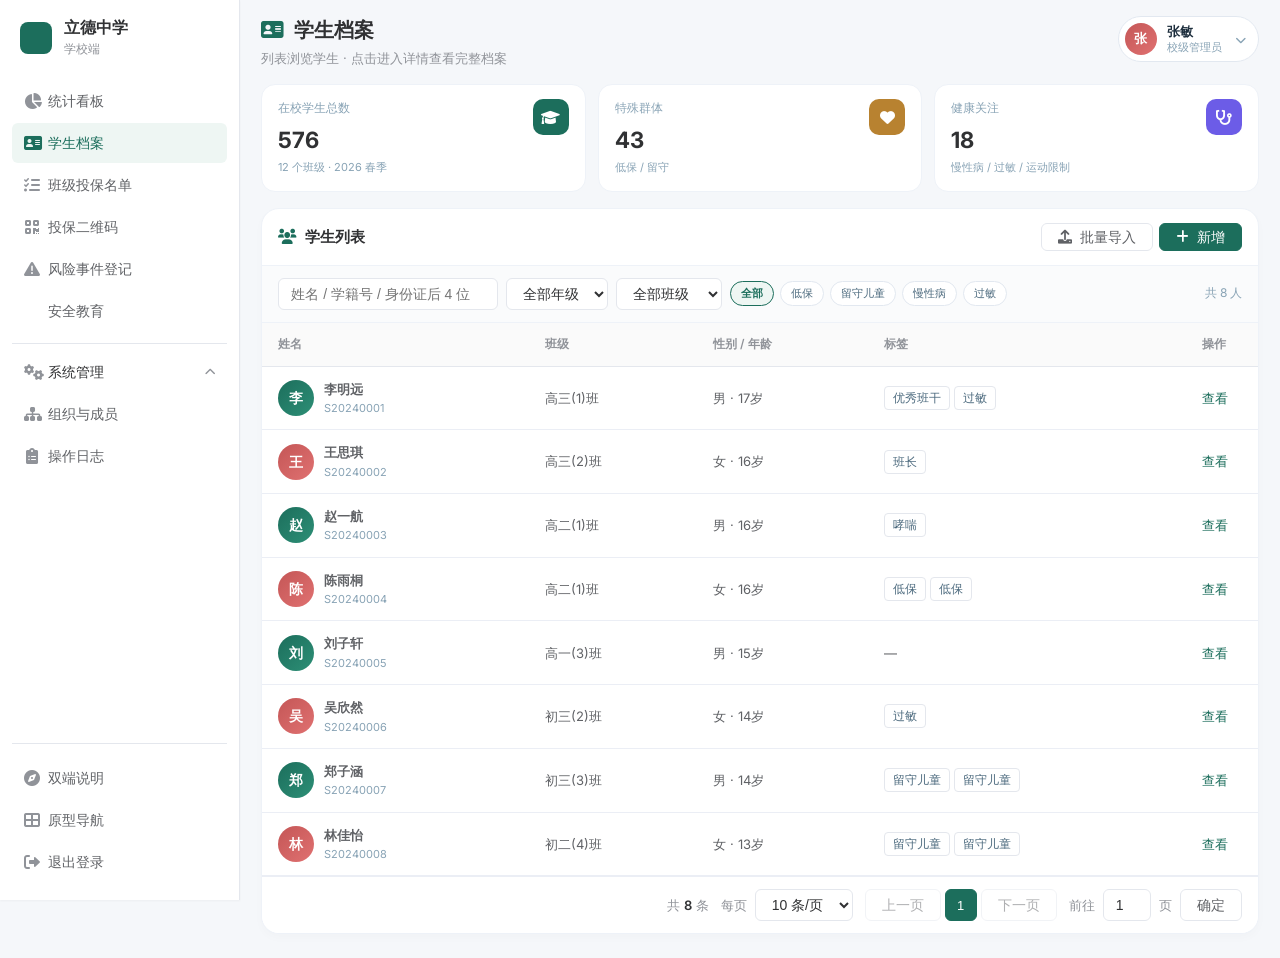
==== 学平险-学校端--学生档案.html @ 4be2739a "initial upload" ====
<!DOCTYPE html>
<html lang="zh-CN">
<head>
  <meta charset="UTF-8">
  <meta name="viewport" content="width=device-width, initial-scale=1.0">
  <title>学平险·学校端 | 学生档案</title>
  <link href="https://fonts.googleapis.com/css2?family=Inter:wght@400;500;600;700&display=swap" rel="stylesheet">
  <link rel="stylesheet" href="https://cdnjs.cloudflare.com/ajax/libs/font-awesome/6.0.0-beta3/css/all.min.css">
  <style>
    *{margin:0;padding:0;box-sizing:border-box}
    body{font-family:'Inter','PingFang SC',sans-serif;background:#f3f6fc;color:#1E2F3E;font-size:14px}
    .app-wrapper{display:flex;min-height:100vh}
    .main-content{flex:1;padding:1.5rem 2rem 2rem;overflow-x:auto}
    .top-bar{display:flex;justify-content:space-between;align-items:flex-start;gap:16px;margin-bottom:1rem;flex-wrap:wrap}
    .welcome h2{font-size:1.5rem;font-weight:600;display:flex;align-items:center;gap:10px}
    .welcome p{color:#5e7f92;font-size:.85rem;margin-top:4px}
    .actions{display:flex;gap:8px;flex-wrap:wrap}
    .btn{padding:8px 16px;border-radius:10px;font-size:13px;cursor:pointer;border:none;font-weight:500;display:inline-flex;align-items:center;gap:6px;text-decoration:none;color:inherit}
    .btn-primary{background:#1C6E5C;color:#fff}
    .btn-primary:hover{background:#155a4a}
    .btn-outline{background:#fff;border:1px solid #cbdde6;color:#4c6a7e}
    .btn-outline:hover{border-color:#1C6E5C;color:#1C6E5C}
    .btn-sm{padding:6px 10px;font-size:12px}

    /* 顶部 KPI */
    .kpi-row{display:grid;grid-template-columns:repeat(auto-fit,minmax(170px,1fr));gap:12px;margin-bottom:1rem}
    .kpi{background:#fff;border:1px solid #eef2f8;border-radius:14px;padding:14px 16px;display:flex;justify-content:space-between;align-items:flex-start;gap:10px}
    .kpi .info .label{font-size:12px;color:#88a3b5}
    .kpi .info .val{font-size:1.4rem;font-weight:700;margin-top:4px}
    .kpi .info .delta{font-size:11px;color:#88a3b5;margin-top:2px}
    .kpi .ic{width:36px;height:36px;border-radius:10px;display:flex;align-items:center;justify-content:center;color:#fff;font-size:15px;flex-shrink:0}
    .kpi.t1 .ic{background:#1C6E5C}
    .kpi.t3 .ic{background:#b88230}
    .kpi.t4 .ic{background:#6c5ce7}

    /* 列表 / 详情 视图切换 */
    .view{display:none}
    .view.active{display:block}
    .panel{background:#fff;border:1px solid #eef2f8;border-radius:18px;overflow:hidden;box-shadow:0 4px 10px rgba(0,0,0,.02)}
    .panel-head{padding:14px 16px;border-bottom:1px solid #eef2f8;display:flex;justify-content:space-between;align-items:center;font-weight:600;font-size:14px;gap:8px;flex-wrap:wrap}
    .panel-head h3{font-size:15px;font-weight:600;display:flex;align-items:center;gap:8px}
    .panel-head h3 i{color:#1C6E5C}

    .list-filter{padding:12px 16px;background:#fafbfc;border-bottom:1px solid #eef2f8;display:flex;flex-wrap:wrap;gap:8px;align-items:center}
    .list-filter input,.list-filter select{padding:7px 12px;border:1px solid #e2e8f0;border-radius:8px;font-size:13px;background:#fff}
    .list-filter input[type=search]{width:220px}
    .tag-row{display:flex;gap:6px;flex-wrap:wrap}
    .tag-chip{font-size:11px;padding:3px 10px;border-radius:999px;border:1px solid #e2e8f0;background:#fff;color:#4c6a7e;cursor:pointer}
    .tag-chip.active{border-color:#1C6E5C;background:#eef6f3;color:#1C6E5C;font-weight:600}
    .list-summary{margin-left:auto;font-size:12px;color:#88a3b5}

    table.stu-table{width:100%;border-collapse:collapse;font-size:13px}
    table.stu-table th,table.stu-table td{padding:11px 14px;text-align:left;border-bottom:1px solid #f0f4f9}
    table.stu-table th{color:#6792a8;font-size:12px;font-weight:600;background:#fafbfc}
    table.stu-table tbody tr{cursor:pointer;transition:background .12s}
    table.stu-table tbody tr:hover{background:#fafcfd}
    .stu-name-cell{display:flex;align-items:center;gap:10px}
    .avatar{width:36px;height:36px;border-radius:50%;background:linear-gradient(135deg,#1C6E5C,#2d8f76);color:#fff;display:flex;align-items:center;justify-content:center;font-weight:600;font-size:14px;flex-shrink:0}
    .avatar.f{background:linear-gradient(135deg,#c45656,#e07171)}
    .stu-name-cell b{font-weight:600}
    .stu-name-cell small{display:block;font-weight:400;color:#88a3b5;font-size:11px;margin-top:1px}
    .link-btn{color:#1C6E5C;font-weight:500;cursor:pointer;background:none;border:none;font-size:13px;padding:0}
    .link-btn:hover{text-decoration:underline}

    .detail-back{padding:12px 0 14px;display:flex;align-items:center;gap:12px;flex-wrap:wrap}
    .detail-back .back-btn{display:inline-flex;align-items:center;gap:6px;padding:8px 14px;border-radius:10px;border:1px solid #cbdde6;background:#fff;color:#4c6a7e;font-size:13px;cursor:pointer;font-weight:500}
    .detail-back .back-btn:hover{border-color:#1C6E5C;color:#1C6E5C}
    .detail-back .crumb{font-size:13px;color:#88a3b5}
    .detail-back .crumb b{color:#1E2F3E}

    /* 右侧：详情 */
    .profile-head{padding:22px 24px;display:flex;align-items:flex-start;gap:18px;background:linear-gradient(135deg,#fff 0%,#fafbfc 100%);border-bottom:1px solid #eef2f8;flex-wrap:wrap}
    .profile-head .big-avatar{width:84px;height:84px;border-radius:18px;background:linear-gradient(135deg,#1C6E5C,#2d8f76);color:#fff;display:flex;align-items:center;justify-content:center;font-weight:600;font-size:28px;flex-shrink:0}
    .profile-head .big-avatar.f{background:linear-gradient(135deg,#c45656,#e07171)}
    .profile-head .ph-body{flex:1;min-width:240px}
    .profile-head h2{font-size:1.4rem;font-weight:700;display:flex;align-items:center;gap:10px;flex-wrap:wrap}
    .profile-head h2 .gender{font-size:12px;padding:2px 8px;border-radius:999px;font-weight:500}
    .gender.m{background:#eef2fa;color:#3d5a80;border:1px solid #c5d4f0}
    .gender.f{background:#fef0f0;color:#c45656;border:1px solid #fbc4c4}
    .profile-head .sub-meta{margin-top:6px;font-size:13px;color:#5e7f92;display:flex;flex-wrap:wrap;gap:16px}
    .profile-head .sub-meta i{margin-right:5px;color:#1C6E5C}
    .profile-head .tags-row{display:flex;flex-wrap:wrap;gap:6px;margin-top:10px}
    .tag{font-size:11px;padding:3px 10px;border-radius:999px;border:1px solid #e2e8f0;background:#fff;color:#4c6a7e}
    .tag.danger{background:#fef0f0;color:#c45656;border-color:#fbc4c4;font-weight:600}
    .tag.warn{background:#fff7e6;color:#b88230;border-color:#f5dab1;font-weight:600}
    .tag.info{background:#eef2fa;color:#3d5a80;border-color:#c5d4f0;font-weight:500}
    .tag.ok{background:#eef6f3;color:#1C6E5C;border-color:#b8d9ce;font-weight:500}
    .profile-head .ph-actions{display:flex;gap:8px;flex-shrink:0;flex-wrap:wrap}

    /* 详情 Tab */
    .tabs{display:flex;border-bottom:1px solid #eef2f8;padding:0 22px;background:#fff;overflow-x:auto}
    .tabs button{border:none;background:none;padding:13px 18px;font-size:13px;color:#88a3b5;cursor:pointer;border-bottom:2px solid transparent;margin-bottom:-1px;white-space:nowrap;font-weight:500}
    .tabs button.active{color:#1C6E5C;border-bottom-color:#1C6E5C;font-weight:600}
    .tab-body{padding:18px 24px 22px}
    .tab-pane{display:none}
    .tab-pane.active{display:block}

    /* 基础信息：键值对网格 */
    .kv-grid{display:grid;grid-template-columns:repeat(3,1fr);gap:14px 22px}
    @media(max-width:760px){.kv-grid{grid-template-columns:1fr 1fr}}
    .kv .label{font-size:11px;color:#88a3b5;letter-spacing:.04em}
    .kv .val{font-size:13px;color:#1E2F3E;margin-top:4px;word-break:break-all}
    .kv .val .copy{color:#88a3b5;cursor:pointer;margin-left:4px}
    .section-title{font-size:13px;font-weight:600;color:#1C6E5C;margin:18px 0 10px;display:flex;align-items:center;gap:6px}
    .section-title:first-child{margin-top:0}

    /* 监护人卡 */
    .guardian-grid{display:grid;grid-template-columns:1fr 1fr;gap:12px}
    @media(max-width:760px){.guardian-grid{grid-template-columns:1fr}}
    .guardian{border:1px solid #eef2f8;border-radius:14px;padding:14px 16px;background:#fafbfc}
    .guardian .gd-head{display:flex;justify-content:space-between;align-items:center;margin-bottom:8px}
    .guardian .gd-name{font-weight:600;font-size:14px;display:flex;align-items:center;gap:8px}
    .guardian .gd-rel{font-size:11px;background:#1C6E5C;color:#fff;padding:2px 8px;border-radius:999px;font-weight:500}
    .guardian .gd-row{font-size:12.5px;color:#4c6a7e;display:flex;justify-content:space-between;padding:4px 0;align-items:center;gap:8px}
    .guardian .gd-row i{margin-right:6px;color:#1C6E5C;width:14px;text-align:center}
    .guardian .gd-tag{font-size:11px;padding:2px 8px;border-radius:999px;border:1px dashed #b8d9ce;color:#1C6E5C;background:#fff}

    /* 手机号脱敏 / 明文切换 */
    .phone-cell{display:inline-flex;align-items:center;gap:6px;font-variant-numeric:tabular-nums}
    .phone-cell .pv{letter-spacing:.5px}
    .phone-toggle{background:none;border:none;color:#88a3b5;cursor:pointer;padding:2px 4px;border-radius:4px;font-size:12px;line-height:1}
    .phone-toggle:hover{color:#1C6E5C;background:#eef6f3}
    .phone-toggle.on{color:#1C6E5C}

    /* 健康档案 */
    .health-grid{display:grid;grid-template-columns:repeat(auto-fit,minmax(220px,1fr));gap:12px}
    .health-card{border:1px solid #eef2f8;border-radius:12px;padding:14px;background:#fff}
    .health-card .hc-head{display:flex;justify-content:space-between;align-items:center;font-size:13px;font-weight:600;margin-bottom:8px}
    .health-card .hc-head i{color:#1C6E5C}
    .health-card .hc-val{font-size:14px;color:#1E2F3E;line-height:1.7}
    .health-card.warn{border-color:#f5dab1;background:#fffdf5}
    .health-card.warn .hc-head i{color:#b88230}
    .health-card.danger{border-color:#fbc4c4;background:#fef9f9}
    .health-card.danger .hc-head i{color:#c45656}
    .restrict-list{display:flex;flex-direction:column;gap:6px;margin-top:6px}
    .restrict-list .rl{font-size:12px;color:#4c6a7e;display:flex;align-items:center;gap:6px}
    .restrict-list .rl i{color:#b88230}

    /* 投保历史 */
    table.records{width:100%;border-collapse:collapse;font-size:13px}
    table.records th,table.records td{padding:10px 12px;text-align:left;border-bottom:1px solid #f0f4f9}
    table.records th{color:#6792a8;font-size:12px;font-weight:600;background:#fafbfc}
    table.records tr:hover td{background:#fafcfd}
    .pill{display:inline-flex;align-items:center;gap:4px;padding:2px 10px;border-radius:999px;font-size:11.5px;font-weight:500;border:1px solid #e2e8f0}
    .pill.insured{background:#eef6f3;color:#1C6E5C;border-color:#b8d9ce}
    .pill.expired{background:#fafbfc;color:#6792a8}
    .pill.pending{background:#fdf6ec;color:#b88230;border-color:#f5dab1}
    .pill.claimed{background:#fef0f0;color:#c45656;border-color:#fbc4c4}
    .pill.lv-light{background:#eef6f3;color:#1C6E5C;border-color:#b8d9ce}
    .pill.lv-warn{background:#fff7e6;color:#b88230;border-color:#f5dab1}
    .pill.lv-high{background:#fef0f0;color:#c45656;border-color:#fbc4c4}

    /* 事件时间线（精简版） */
    .ev-timeline{padding-left:14px;position:relative}
    .ev-timeline::before{content:'';position:absolute;left:4px;top:6px;bottom:6px;width:2px;background:#eef2f8}
    .ev-item{position:relative;padding-bottom:14px;font-size:13px}
    .ev-item::before{content:'';position:absolute;left:-14px;top:4px;width:10px;height:10px;border-radius:50%;background:#1C6E5C;border:2px solid #fff;box-shadow:0 0 0 1px #1C6E5C}
    .ev-item.warn::before{background:#e6b422;box-shadow:0 0 0 1px #e6b422}
    .ev-item.high::before{background:#c45656;box-shadow:0 0 0 1px #c45656}
    .ev-item .ev-t{font-size:11px;color:#88a3b5}
    .ev-item .ev-title{font-weight:600;margin-top:2px}
    .ev-item .ev-desc{color:#5e7f92;margin-top:3px;line-height:1.6}
    .ev-item .ev-meta{font-size:11px;color:#88a3b5;margin-top:4px;display:flex;gap:12px;flex-wrap:wrap}

    /* 备注/批注 */
    .note-item{padding:12px 14px;border:1px solid #eef2f8;border-radius:10px;margin-bottom:10px;background:#fff}
    .note-item .nh{display:flex;justify-content:space-between;align-items:center;font-size:12px;color:#88a3b5;margin-bottom:6px}
    .note-item .nh b{color:#1E2F3E}
    .note-item .ntxt{font-size:13px;line-height:1.7;color:#4c6a7e}
    .add-note{display:flex;gap:8px;margin-top:14px}
    .add-note input{flex:1;padding:8px 12px;border:1px solid #e2e8f0;border-radius:8px;font-size:13px}

    /* 弹窗 */
    .modal-mask{display:none;position:fixed;inset:0;background:rgba(0,0,0,.45);z-index:100;align-items:center;justify-content:center;padding:20px}
    .modal-mask.open{display:flex}
    .modal{background:#fff;border-radius:16px;width:100%;max-width:760px;max-height:92vh;overflow-y:auto}
    .modal-hd{padding:16px 22px;border-bottom:1px solid #eef2f8;display:flex;justify-content:space-between;align-items:center;background:#fafbfc;border-radius:16px 16px 0 0}
    .modal-hd h3{font-size:16px;font-weight:600;display:flex;align-items:center;gap:8px}
    .modal-bd{padding:20px 22px}
    .modal-ft{padding:14px 22px;border-top:1px solid #eef2f8;display:flex;justify-content:flex-end;gap:8px;background:#fafbfc;border-radius:0 0 16px 16px}
    .close-x{background:none;border:none;font-size:20px;color:#88a3b5;cursor:pointer}
    .form-grid{display:grid;grid-template-columns:1fr 1fr 1fr;gap:14px 18px}
    .form-grid .full{grid-column:1 / -1}
    .form-grid .span2{grid-column:span 2}
    @media (max-width:680px){.form-grid{grid-template-columns:1fr}.form-grid .span2{grid-column:span 1}}
    .form-row{display:flex;flex-direction:column;gap:6px}
    .form-row label{font-size:12px;color:#88a3b5;font-weight:500}
    .form-row label .req{color:#c45656}
    .form-row label .src{margin-left:6px;font-size:11px;color:#88a3b5;font-weight:400;background:#f0f4f9;padding:1px 7px;border-radius:999px}
    .form-row input,.form-row select,.form-row textarea{padding:8px 12px;border:1px solid #e2e8f0;border-radius:8px;font-size:13px;font-family:inherit;background:#fff;color:#1E2F3E}
    .form-row input:disabled,.form-row input[readonly]{background:#fafbfc;color:#5e7f92}
    .form-row textarea{min-height:60px;resize:vertical;line-height:1.6}

    /* 弹窗内分组 */
    .form-section{margin-bottom:18px}
    .form-section:last-child{margin-bottom:4px}
    .form-section-hd{display:flex;align-items:center;justify-content:space-between;margin-bottom:10px}
    .form-section-hd .ttl{font-size:13px;font-weight:600;color:#1C6E5C;display:flex;align-items:center;gap:6px}
    .form-section-hd .ttl i{font-size:12px}
    .form-section-hd .sub{font-size:11px;color:#88a3b5}
    .form-section-bd{background:#fafbfc;border:1px solid #eef2f8;border-radius:12px;padding:14px 16px}

    /* 监护人列表 */
    .guardian-edit{background:#fff;border:1px solid #eef2f8;border-radius:10px;padding:12px;margin-bottom:10px;position:relative}
    .guardian-edit:last-child{margin-bottom:0}
    .guardian-edit .grid{display:grid;grid-template-columns:140px 1fr 1fr 1fr;gap:10px}
    @media (max-width:680px){.guardian-edit .grid{grid-template-columns:1fr 1fr}}
    .guardian-edit .gd-foot{margin-top:8px;display:flex;justify-content:space-between;align-items:center;font-size:12px}
    .guardian-edit .gd-foot label{display:inline-flex;align-items:center;gap:6px;color:#4c6a7e;cursor:pointer}
    .guardian-edit .gd-del{color:#c45656;background:none;border:none;cursor:pointer;font-size:12px;padding:4px 8px;border-radius:6px}
    .guardian-edit .gd-del:hover{background:#fef0f0}
    .guardian-add{margin-top:8px;text-align:center}
    .guardian-add button{background:#fff;border:1px dashed #cbdde6;color:#1C6E5C;padding:8px 16px;border-radius:8px;font-size:13px;cursor:pointer;width:100%}
    .guardian-add button:hover{background:#fafcfd;border-color:#1C6E5C}

    /* 编辑表单里的标签 chips */
    .chip-picker{display:flex;flex-wrap:wrap;gap:6px}
    .chip-picker .chip{font-size:12px;padding:5px 12px;border-radius:999px;border:1px solid #e2e8f0;background:#fff;color:#4c6a7e;cursor:pointer;user-select:none}
    .chip-picker .chip:hover{border-color:#1C6E5C}
    .chip-picker .chip.active{border-color:#1C6E5C;background:#eef6f3;color:#1C6E5C;font-weight:600}
    .chip-picker .chip.warn.active{border-color:#e6b422;background:#fff7e6;color:#b88230}
    .chip-picker .chip.danger.active{border-color:#fbc4c4;background:#fef0f0;color:#c45656}

    /* 限制条目可增删 */
    .restrict-edit{display:flex;flex-direction:column;gap:6px}
    .restrict-edit .row{display:flex;gap:6px;align-items:center}
    .restrict-edit input{flex:1}
    .restrict-edit .del{background:none;border:none;color:#c45656;cursor:pointer;font-size:13px;padding:6px 8px}
    .restrict-add{background:none;border:1px dashed #cbdde6;color:#1C6E5C;padding:6px 12px;border-radius:8px;font-size:12px;cursor:pointer;align-self:flex-start;margin-top:2px}

    /* 弹窗顶部辅助说明 */
    .modal-tip{font-size:12px;color:#5e7f92;background:#eef6f3;border:1px solid #b8d9ce;border-radius:10px;padding:8px 12px;margin-bottom:16px;display:flex;align-items:center;gap:8px;line-height:1.5}
    .modal-tip i{color:#1C6E5C}

    /* 批量导入弹窗 */
    #importModal .modal{max-width:840px}
    #importModal .modal-bd{overflow-x:hidden}
    #importModal .modal-ft{flex-wrap:nowrap;gap:10px}
    #importModal .modal-ft .btn{flex-shrink:0;white-space:nowrap}

    .step-bar{display:flex;align-items:center;justify-content:center;gap:8px;margin-bottom:18px;padding:12px 14px;background:#fafbfc;border:1px solid #eef2f8;border-radius:12px;flex-wrap:nowrap}
    .step-bar .step{display:flex;align-items:center;gap:6px;color:#88a3b5;font-size:13px;white-space:nowrap;flex-shrink:0}
    .step-bar .step b{width:22px;height:22px;border-radius:50%;background:#fff;border:1px solid #cbdde6;color:#88a3b5;display:flex;align-items:center;justify-content:center;font-size:12px;flex-shrink:0}
    .step-bar .step.active{color:#1C6E5C;font-weight:600}
    .step-bar .step.active b{background:#1C6E5C;border-color:#1C6E5C;color:#fff}
    .step-bar .sep{width:20px;height:1px;background:#cbdde6;flex-shrink:0}

    .tpl-card{display:flex;align-items:center;justify-content:space-between;gap:12px;padding:12px 16px;background:#eef6f3;border:1px solid #b8d9ce;border-radius:12px;margin-bottom:16px;flex-wrap:nowrap}
    .tpl-card .info{flex:1;min-width:0}
    .tpl-card .info b{font-size:14px;color:#1C6E5C;display:flex;align-items:center;gap:8px;white-space:nowrap;overflow:hidden;text-overflow:ellipsis}
    .tpl-card .info p{font-size:12px;color:#4c6a7e;margin-top:4px;line-height:1.6}
    .tpl-card .btn{flex-shrink:0;white-space:nowrap}

    .import-block{margin-bottom:16px}
    .import-block-hd{font-size:13px;font-weight:600;color:#1C6E5C;margin-bottom:10px;display:flex;align-items:center;gap:6px}
    #importModal .import-upload-wrap{display:flex;flex-direction:column;gap:10px}

    .spec-collapse{border:1px solid #eef2f8;border-radius:12px;margin-bottom:0;overflow:hidden;background:#fff}
    .spec-collapse-hd{width:100%;display:flex;align-items:center;gap:10px;padding:12px 14px;background:#fafbfc;border:none;cursor:pointer;text-align:left;font:inherit}
    .spec-collapse-hd:hover{background:#f3f7fa}
    .spec-collapse-title{font-size:13px;font-weight:600;color:#1C6E5C;display:flex;align-items:center;gap:6px;flex-shrink:0}
    .spec-collapse-meta{flex:1;min-width:0;font-size:12px;color:#6792a8;white-space:nowrap;overflow:hidden;text-overflow:ellipsis}
    .spec-collapse-meta .req-pill{margin:0 2px}
    .spec-chevron{color:#88a3b5;font-size:12px;transition:transform .2s;flex-shrink:0}
    .spec-collapse.open .spec-chevron{transform:rotate(180deg)}
    .spec-collapse-bd{display:none;padding:0 14px 14px;border-top:1px solid #eef2f8}
    .spec-collapse.open .spec-collapse-bd{display:block}
    .spec-table-scroll{overflow-x:auto;-webkit-overflow-scrolling:touch;border:1px solid #eef2f8;border-radius:8px;margin-top:10px}
    table.spec-table{width:100%;min-width:480px;border-collapse:collapse;font-size:12px}
    table.spec-table th,table.spec-table td{padding:8px 10px;text-align:left;border-bottom:1px solid #f0f4f9;vertical-align:top}
    table.spec-table th{color:#6792a8;background:#fafbfc;font-weight:600;white-space:nowrap}
    table.spec-table tbody tr:last-child td{border-bottom:none}
    table.spec-table td.field{font-weight:500;color:#1E2F3E;white-space:nowrap}
    .req-pill{display:inline-block;font-size:11px;padding:2px 8px;border-radius:999px;font-weight:600}
    .req-pill.req{background:#fef0f0;color:#c45656;border:1px solid #fbc4c4}
    .req-pill.opt{background:#f0f4f9;color:#6792a8;border:1px solid #e2e8f0}
    .spec-opt-box{margin-top:10px;padding:10px 12px;background:#fafbfc;border:1px solid #eef2f8;border-radius:8px}
    .spec-opt-box .opt-hd{font-size:12px;font-weight:600;color:#6792a8;margin-bottom:6px;display:flex;align-items:center;gap:6px;flex-wrap:nowrap}
    .spec-opt-line{font-size:12px;color:#4c6a7e;line-height:1.65;word-break:break-all}
    .spec-opt-hint{font-size:11px;color:#88a3b5;margin-top:8px;line-height:1.5}
    .spec-opt-hint code{font-family:inherit;color:#1C6E5C;background:#eef6f3;padding:1px 5px;border-radius:4px}

    #importModal .drop-zone{
      display:flex;flex-direction:column;align-items:center;justify-content:center;
      width:100%;box-sizing:border-box;margin:0;
      border:2px dashed #cbdde6;border-radius:12px;padding:28px 20px;
      text-align:center;background:#fafbfc;transition:border-color .15s,background .15s;
      cursor:pointer;user-select:none;
    }
    #importModal .drop-zone:hover,#importModal .drop-zone.dragover{border-color:#1C6E5C;background:#f0f7f3}
    #importModal .drop-zone .ic{display:flex;align-items:center;justify-content:center;width:48px;height:48px;margin:0 0 12px;border-radius:50%;background:#eef6f3;font-size:22px;color:#1C6E5C;line-height:1}
    #importModal .drop-zone .drop-title{display:block;margin:0;font-size:14px;font-weight:600;color:#1E2F3E;line-height:1.5}
    #importModal .drop-zone .sub{display:block;margin:6px 0 0;font-size:12px;color:#88a3b5;line-height:1.6}
    #importModal .drop-zone input{display:none!important}
    #importModal .file-info{display:flex;align-items:center;gap:10px;padding:10px 14px;background:#eef6f3;border:1px solid #b8d9ce;border-radius:10px;margin:0;font-size:13px;color:#1C6E5C;flex-wrap:nowrap}
    .file-info .fname{flex:1;min-width:0;font-weight:500;color:#1E2F3E;overflow:hidden;text-overflow:ellipsis;white-space:nowrap}
    .file-info .fsize{color:#88a3b5;font-size:12px;white-space:nowrap;flex-shrink:0}
    .file-info .fclear{background:none;border:none;color:#c45656;cursor:pointer;font-size:13px;padding:4px 8px;border-radius:6px;flex-shrink:0;white-space:nowrap}

  </style>
  <link rel="stylesheet" href="shared-ui.css">
  <link rel="stylesheet" href="学平险-学校端-sidebar.css">
  <link rel="stylesheet" href="学平险-学校端-b-end.css">
</head>
<body>
<div class="app-wrapper">
  <div class="sidebar" id="schoolSidebar"></div>
  <main class="main-content">

    <div class="top-bar">
      <div class="welcome">
        <h2><i class="fas fa-address-card" style="color:#1C6E5C"></i> 学生档案</h2>
        <p>列表浏览学生 · 点击进入详情查看完整档案</p>
      </div>
      <div class="actions">
        <div id="userMenuMount"></div>
      </div>
    </div>

    <!-- KPI（仅列表页） -->
    <div class="kpi-row" id="kpiRow">
      <div class="kpi t1"><div class="info"><div class="label">在校学生总数</div><div class="val" id="kTotal">—</div><div class="delta" id="kClassesMeta">—</div></div><div class="ic"><i class="fas fa-graduation-cap"></i></div></div>
      <div class="kpi t3"><div class="info"><div class="label">特殊群体</div><div class="val" id="kSpecial">—</div><div class="delta">低保 / 留守</div></div><div class="ic"><i class="fas fa-heart"></i></div></div>
      <div class="kpi t4"><div class="info"><div class="label">健康关注</div><div class="val" id="kHealth">—</div><div class="delta">慢性病 / 过敏 / 运动限制</div></div><div class="ic"><i class="fas fa-stethoscope"></i></div></div>
    </div>

    <!-- 列表页 -->
    <div class="view active" id="viewList">
      <div class="panel">
        <div class="panel-head">
          <h3><i class="fas fa-users"></i> 学生列表</h3>
          <div style="display:flex;gap:6px;flex-wrap:wrap">
            <button class="btn btn-outline btn-sm" id="btnImport"><i class="fas fa-upload"></i> 批量导入</button>
            <button class="btn btn-primary btn-sm" id="btnAdd"><i class="fas fa-plus"></i> 新增</button>
          </div>
        </div>
        <div class="list-filter">
          <input type="search" id="kw" placeholder="姓名 / 学籍号 / 身份证后 4 位">
          <select id="gradeSel"><option value="">全部年级</option><option>高三年级</option><option>高二年级</option><option>高一年级</option><option>初三年级</option><option>初二年级</option><option>初一年级</option></select>
          <select id="classSel"><option value="">全部班级</option></select>
          <div class="tag-row" id="tagFilters">
            <span class="tag-chip active" data-tag="">全部</span>
            <span class="tag-chip" data-tag="低保">低保</span>
            <span class="tag-chip" data-tag="留守儿童">留守儿童</span>
            <span class="tag-chip" data-tag="慢性病">慢性病</span>
            <span class="tag-chip" data-tag="过敏">过敏</span>
          </div>
          <span class="list-summary" id="listSummary">共 8 人</span>
        </div>
        <div style="overflow-x:auto">
          <table class="stu-table">
            <thead>
              <tr>
                <th>姓名</th>
                <th>班级</th>
                <th>性别 / 年龄</th>
                <th>标签</th>
                <th style="width:72px">操作</th>
              </tr>
            </thead>
            <tbody id="studentList"></tbody>
          </table>
        </div>
        <div class="pager" id="stuListPager" data-b-end-pager data-page-size="10"></div>
      </div>
    </div>

    <!-- 详情页 -->
    <div class="view" id="viewDetail">
      <div class="detail-back">
        <button type="button" class="back-btn" id="btnBack"><i class="fas fa-arrow-left"></i> 返回列表</button>
        <span class="crumb">学生档案 / <b id="crumbName">—</b></span>
      </div>
      <div class="panel">
        <div id="profileWrap"></div>
      </div>
    </div>

  </main>
</div>

<!-- 新增 / 编辑学生弹窗 -->
<div class="modal-mask" id="editModal">
  <div class="modal" style="max-width:880px">
    <div class="modal-hd">
      <h3><i class="fas fa-user-pen"></i> <span id="editTitle">新增学生档案</span></h3>
      <button class="close-x" onclick="closeEdit()">×</button>
    </div>
    <div class="modal-bd" id="editBody"></div>
    <div class="modal-ft">
      <button class="btn btn-outline" onclick="closeEdit()">取消</button>
      <button class="btn btn-primary" onclick="saveEdit()"><i class="fas fa-check"></i> 保存</button>
    </div>
  </div>
</div>

<!-- 批量导入学生档案弹窗 -->
<div class="modal-mask" id="importModal">
  <div class="modal">
    <div class="modal-hd">
      <h3><i class="fas fa-file-import"></i> 批量导入学生档案</h3>
      <button class="close-x" onclick="closeImport()">×</button>
    </div>
    <div class="modal-bd">

      <div class="step-bar">
        <div class="step active"><b>1</b> 下载模板</div>
        <div class="sep"></div>
        <div class="step active"><b>2</b> 上传文件</div>
        <div class="sep"></div>
        <div class="step active"><b>3</b> 开始导入</div>
      </div>

      <div class="tpl-card">
        <div class="info">
          <b><i class="fas fa-file-csv"></i> 学生档案导入模板.csv</b>
        </div>
        <button class="btn btn-primary" onclick="downloadImportTemplate()"><i class="fas fa-download"></i> 下载模板</button>
      </div>

      <div class="import-block">
        <div class="import-block-hd"><i class="fas fa-cloud-upload-alt"></i> 上传填好的文件</div>
        <div class="import-upload-wrap">
          <div class="drop-zone" id="dropZone" role="button" tabindex="0" aria-label="选择或拖拽上传文件">
            <div class="ic"><i class="fas fa-file-arrow-up"></i></div>
            <span class="drop-title">点击选择文件或将文件拖拽到此处</span>
            <span class="sub">支持 .csv / .xlsx / .xls 格式，单次最多 1,000 行</span>
          </div>
          <input type="file" id="importFile" accept=".csv,.xlsx,.xls" hidden>
          <div class="file-info" id="fileInfo" style="display:none">
            <i class="fas fa-file-csv"></i>
            <span class="fname" id="fileName">—</span>
            <span class="fsize" id="fileSize">—</span>
            <button type="button" class="fclear" onclick="clearImportFile()"><i class="fas fa-times"></i> 移除</button>
          </div>
        </div>
      </div>

      <div class="spec-collapse" id="importSpecCollapse">
        <button type="button" class="spec-collapse-hd" id="importSpecToggle" aria-expanded="false">
          <span class="spec-collapse-title"><i class="fas fa-list-check"></i> 字段说明</span>
          <span class="spec-collapse-meta">共 26 列 · <span class="req-pill req">必填</span> 6 项 · <span class="req-pill opt">非必填</span> 20 项 · 点击展开查看</span>
          <i class="fas fa-chevron-down spec-chevron"></i>
        </button>
        <div class="spec-collapse-bd" id="importSpecPanel">
          <div class="spec-table-scroll">
            <table class="spec-table">
              <thead>
                <tr>
                  <th style="width:140px">列名</th>
                  <th style="width:72px">必填</th>
                  <th>说明 / 示例</th>
                </tr>
              </thead>
              <tbody>
                <tr><td class="field">姓名 *</td><td><span class="req-pill req">必填</span></td><td>学生姓名，如「李明远」</td></tr>
                <tr><td class="field">性别 *</td><td><span class="req-pill req">必填</span></td><td>仅可填「男」或「女」</td></tr>
                <tr><td class="field">出生日期 *</td><td><span class="req-pill req">必填</span></td><td>YYYY-MM-DD，如 2009-03-15</td></tr>
                <tr><td class="field">学籍号 *</td><td><span class="req-pill req">必填</span></td><td>全校唯一；重复则按更新处理</td></tr>
                <tr><td class="field">年级 *</td><td><span class="req-pill req">必填</span></td><td>初一 / 初二 / 初三 / 高一 / 高二 / 高三</td></tr>
                <tr><td class="field">班级 *</td><td><span class="req-pill req">必填</span></td><td>须在「组织与成员」已建班，如「高三(1)班」</td></tr>
              </tbody>
            </table>
          </div>
          <div class="spec-opt-box">
            <div class="opt-hd"><span class="req-pill opt">非必填</span> 20 项（可留空，一行对应模板列顺序）</div>
            <p class="spec-opt-line">身份证号；血型；入学日期；户籍类型；家庭住址；校内紧急联系人；监护人1关系；监护人1姓名；监护人1电话；监护人1工作单位；监护人1是否主要；监护人2关系；监护人2姓名；监护人2电话；监护人2工作单位；过敏史；慢性病；体育活动限制；特殊群体标签；健康关注标签</p>
            <p class="spec-opt-hint">同一单元格内多项内容统一用英文分号 <code>;</code> 分隔（如过敏史「花粉;芒果」、标签「低保;留守儿童」、活动限制「避免长跑;禁忌粉尘环境」）。监护人建议至少填 1 位，最多 2 位。</p>
          </div>
        </div>
      </div>

    </div>
    <div class="modal-ft">
      <button class="btn btn-outline" onclick="closeImport()">取消</button>
      <button class="btn btn-primary" id="btnImportSubmit" onclick="submitImport()"><i class="fas fa-cloud-arrow-up"></i> 开始导入</button>
    </div>
  </div>
</div>

<script src="学平险-学校端-school-stats.js"></script>
<script src="学平险-学校端-sidebar.js"></script>
<script src="b-end-pager.js"></script>
<script>initSchoolSidebar("studentProfile");</script>
<script>
  /* ============ 数据 ============ */
  var STUDENTS = [
    {
      id:'S20240001', name:'李明远', gender:'男', birth:'2009-03-15', age:17,
      grade:'高三年级', cls:'高三(1)班', idcard:'4101**********1234',
      addr:'郑州市金水区文化路 88 号', hk:'城镇', joinDate:'2021-09-01',
      tags:['优秀班干'], healthTags:['过敏'],
      allergy:'花粉、芒果',
      chronic:'',
      restrict:['剧烈运动后避免长时间户外'],
      bloodType:'O+',
      complete:100,
      guardians:[
        {rel:'父亲',name:'李建国',phone:'13812341122',work:'郑州中铝',main:true},
        {rel:'母亲',name:'王秀英',phone:'13923453345',work:'家庭主妇'}
      ],
      emergency:'班主任 王芳 13056787711',
      insurance:[
        {product:'学平险 A 款',amount:120,status:'expired',date:'2024-09-01',coverage:'2024-09-01 至 2025-01-31'},
        {product:'学平险 A 款',amount:120,status:'expired',date:'2025-02-20',coverage:'2025-02-01 至 2025-08-31'},
        {product:'学平险 B 款',amount:160,status:'expired',date:'2025-09-01',coverage:'2025-09-01 至 2026-01-31'},
        {product:'学平险 B 款',amount:160,status:'insured',date:'2026-02-10',coverage:'2026-02-01 至 2026-08-31'}
      ],
      events:[
        {time:'2025-10-12',lv:'light',title:'课间擦伤',desc:'课间追逐时膝盖擦伤，校医室处理，无理赔',claim:'—'},
        {time:'2026-05-19',lv:'high',title:'体育课摔伤',desc:'800m 测试摔倒，右脚踝韧带 1 级损伤',claim:'¥ 4,200 · 已申报'}
      ],
      notes:[
        {who:'王芳 · 班主任',time:'2026-05-20',text:'右脚踝伤恢复期约 2 周，体育课请避免剧烈运动'},
        {who:'校医 张老师',time:'2025-05-08',text:'对花粉过敏，春季校外活动需提前提醒家长'}
      ]
    },
    {
      id:'S20240002', name:'王思琪', gender:'女', birth:'2009-07-22', age:16,
      grade:'高三年级', cls:'高三(2)班', idcard:'4101**********2345',
      addr:'郑州市金水区花园路 56 号', hk:'城镇', joinDate:'2021-09-01',
      tags:['班长'], healthTags:[],
      allergy:'',chronic:'',restrict:[],bloodType:'A+',complete:100,
      guardians:[
        {rel:'母亲',name:'王芳',phone:'13987652345',work:'郑州大学',main:true}
      ],
      emergency:'班主任 陈志强 13056787712',
      insurance:[
        {product:'学平险 A 款',amount:120,status:'expired',date:'2025-02-15',coverage:'2025-02-01 至 2025-08-31'},
        {product:'学平险 A 款',amount:120,status:'expired',date:'2025-09-01',coverage:'2025-09-01 至 2026-01-31'},
        {product:'学平险 B 款',amount:160,status:'insured',date:'2026-02-25',coverage:'2026-02-01 至 2026-08-31'}
      ],
      events:[],
      notes:[]
    },
    {
      id:'S20240003', name:'赵一航', gender:'男', birth:'2010-01-10', age:16,
      grade:'高二年级', cls:'高二(1)班', idcard:'4101**********3456',
      addr:'郑州市二七区建设路 12 号', hk:'城镇', joinDate:'2022-09-01',
      tags:[], healthTags:['哮喘'],
      allergy:'',chronic:'哮喘（轻症，备有应急喷剂）',restrict:['冬季晨跑请评估','禁忌粉尘环境'],bloodType:'B+',complete:90,
      guardians:[
        {rel:'父亲',name:'赵东',phone:'15212347890',work:'富士康',main:true},
        {rel:'母亲',name:'李娟',phone:'15823456611',work:'医院护士'}
      ],
      emergency:'校医 张老师 13056780001',
      insurance:[
        {product:'学平险 A 款',amount:120,status:'expired',date:'2025-09-01',coverage:'2025-09-01 至 2026-01-31'},
        {product:'学平险 B 款',amount:160,status:'insured',date:'2026-03-15',coverage:'2026-02-01 至 2026-08-31'}
      ],
      events:[],
      notes:[
        {who:'王芳 · 班主任',time:'2026-03-10',text:'家长反馈最近哮喘有过 1 次小发作，已知悉，备喷剂'}
      ]
    },
    {
      id:'S20240004', name:'陈雨桐', gender:'女', birth:'2010-05-19', age:16,
      grade:'高二年级', cls:'高二(1)班', idcard:'4101**********4567',
      addr:'郑州市惠济区花园口村', hk:'农村', joinDate:'2022-09-01',
      tags:['低保'], healthTags:['低保'],
      allergy:'',chronic:'',restrict:[],bloodType:'O+',complete:88,
      guardians:[
        {rel:'母亲',name:'陈敏',phone:'18712344521',work:'保洁',main:true}
      ],
      emergency:'班主任 赵敏 13056787713',
      insurance:[
        {product:'学平险 A 款（民政补贴）',amount:0,status:'expired',date:'2025-02-18',coverage:'2025-02-01 至 2025-08-31'},
        {product:'学平险 A 款（民政补贴）',amount:0,status:'expired',date:'2025-09-01',coverage:'2025-09-01 至 2026-01-31'}
      ],
      events:[],
      notes:[
        {who:'张敏 · 校级管理员',time:'2025-09-01',text:'低保家庭，由民政统一补贴投保，无需家长支付'}
      ]
    },
    {
      id:'S20240005', name:'刘子轩', gender:'男', birth:'2010-11-03', age:15,
      grade:'高一年级', cls:'高一(3)班', idcard:'4101**********5678',
      addr:'郑州市管城区南关街 23 号', hk:'城镇', joinDate:'2023-09-01',
      tags:[], healthTags:[],
      allergy:'',chronic:'',restrict:[],bloodType:'AB+',complete:100,
      guardians:[
        {rel:'父亲',name:'刘伟',phone:'13623459988',main:true},
        {rel:'母亲',name:'陈艳',phone:'13834561199'}
      ],
      emergency:'',
      insurance:[
        {product:'学平险 A 款',amount:120,status:'expired',date:'2025-09-01',coverage:'2025-09-01 至 2026-01-31'},
        {product:'学平险 B 款',amount:160,status:'insured',date:'2026-02-15',coverage:'2026-02-01 至 2026-08-31'}
      ],
      events:[
        {time:'2026-05-08',lv:'light',title:'课间打闹擦伤',desc:'操场西侧课间游戏摔倒，膝盖轻微擦伤，校医碘伏处理',claim:'—'}
      ],
      notes:[]
    },
    {
      id:'S20240006', name:'吴欣然', gender:'女', birth:'2011-04-18', age:14,
      grade:'初三年级', cls:'初三(2)班', idcard:'4101**********6789',
      addr:'郑州市金水区如意西路 36 号', hk:'城镇', joinDate:'2024-09-01',
      tags:[], healthTags:['过敏'],
      allergy:'海鲜、芒果',chronic:'',restrict:['食堂请避免海鲜'],bloodType:'A-',complete:95,
      guardians:[
        {rel:'母亲',name:'吴海芳',phone:'15012346643',main:true}
      ],
      emergency:'',
      insurance:[
        {product:'学平险 A 款',amount:120,status:'expired',date:'2024-09-01',coverage:'2024-09-01 至 2025-01-31'},
        {product:'学平险 A 款',amount:120,status:'expired',date:'2025-02-20',coverage:'2025-02-01 至 2025-08-31'}
      ],
      events:[],
      notes:[]
    },
    {
      id:'S20240007', name:'郑子涵', gender:'男', birth:'2011-09-22', age:14,
      grade:'初三年级', cls:'初三(3)班', idcard:'4101**********7890',
      addr:'郑州市中原区中原西路 18 号', hk:'农村', joinDate:'2024-09-01',
      tags:['留守儿童'], healthTags:['留守儿童'],
      allergy:'',chronic:'',restrict:[],bloodType:'O+',complete:82,
      guardians:[
        {rel:'爷爷',name:'郑国华',phone:'15187652233',work:'已退休',main:true},
        {rel:'父亲（外出）',name:'郑勇',phone:'18934563210',work:'外地务工'}
      ],
      emergency:'班主任 马涛 13056787714',
      insurance:[
        {product:'学平险 A 款',amount:120,status:'expired',date:'2025-03-01',coverage:'2025-02-01 至 2025-08-31'}
      ],
      events:[
        {time:'2026-05-15',lv:'warn',title:'食堂烫伤',desc:'打饭时手部接触汤汁，左手背一级烫伤，已就医',claim:'待定'}
      ],
      notes:[
        {who:'马涛 · 班主任',time:'2026-05-16',text:'已及时电话联系爷爷与父亲，家长态度积极'}
      ]
    },
    {
      id:'S20240008', name:'林佳怡', gender:'女', birth:'2012-02-08', age:13,
      grade:'初二年级', cls:'初二(4)班', idcard:'4101**********8901',
      addr:'郑州市经开区第八大街 5 号', hk:'城镇', joinDate:'2024-09-01',
      tags:['留守儿童'], healthTags:['留守儿童','关爱对象'],
      allergy:'',chronic:'',restrict:[],bloodType:'A+',complete:90,
      guardians:[
        {rel:'外婆',name:'林国栋',phone:'17712346547',main:true}
      ],
      emergency:'班主任 王芳 13056787715',
      insurance:[
        {product:'学平险 A 款',amount:120,status:'expired',date:'2025-02-22',coverage:'2025-02-01 至 2025-08-31'},
        {product:'学平险 A 款',amount:120,status:'expired',date:'2025-09-01',coverage:'2025-09-01 至 2026-01-31'},
        {product:'学平险 B 款',amount:160,status:'insured',date:'2026-02-08',coverage:'2026-02-01 至 2026-08-31'}
      ],
      events:[],
      notes:[
        {who:'班主任',time:'2025-09-15',text:'父母均在外务工，外婆抚养，建议持续关注情绪与心理状态'}
      ]
    }
  ];
  var INS_STATUS_LABEL = {insured:'已投保',expired:'已失效'};
  /* #原型说明：学期划分（春季 2/1—8/31，秋季 9/1—次年 1/31），按投保日期自动归属 */
  function termFromInsuranceDate(dateStr){
    if(!dateStr) return '—';
    var y = parseInt(dateStr.slice(0,4), 10);
    var m = parseInt(dateStr.slice(5,7), 10);
    if(m >= 2 && m <= 8) return y + ' 春季';
    if(m >= 9 && m <= 12) return y + ' 秋季';
    return (y - 1) + ' 秋季';
  }
  function formatInsPayment(i){
    if(i.amount===0) return '¥ 0';
    return '¥ '+i.amount;
  }
  function renderInsRow(i){
    var term = i.term || termFromInsuranceDate(i.date);
    return '<tr><td>'+term+'</td><td>'+i.product+'</td><td>'+formatInsPayment(i)+'</td><td>'+i.date+'</td><td>'+i.coverage+'</td><td><span class="pill '+i.status+'">'+INS_STATUS_LABEL[i.status]+'</span></td></tr>';
  }
  var LV_LABEL = {light:'轻微',warn:'一般',high:'较严重'};

  /* #原型说明：手机号默认脱敏（前 3 后 4），点击可切换明文；切换在前端原型里走 toggle，正式接口需走鉴权+审计 */
  function maskPhone(p){
    if(!p) return '';
    var s = String(p).replace(/\D/g,'');
    if(s.length < 7) return p;
    return s.slice(0,3)+'****'+s.slice(-4);
  }
  function renderPhone(p){
    if(!p) return '<span style="color:#88a3b5">—</span>';
    var raw = String(p);
    return '<span class="phone-cell" data-phone="'+raw+'">'+
             '<span class="pv">'+maskPhone(raw)+'</span>'+
             '<button type="button" class="phone-toggle" title="点击查看明文" onclick="togglePhone(this)" aria-label="切换手机号显示">'+
               '<i class="far fa-eye"></i>'+
             '</button>'+
           '</span>';
  }
  function renderInlinePhones(text){
    if(!text) return text;
    return String(text).replace(/(\d{11})/g, function(m){ return renderPhone(m); });
  }
  function togglePhone(btn){
    var cell = btn.closest('.phone-cell');
    if(!cell) return;
    var pv = cell.querySelector('.pv');
    var icon = btn.querySelector('i');
    var raw = cell.getAttribute('data-phone');
    var showing = cell.getAttribute('data-show') === '1';
    if(showing){
      pv.textContent = maskPhone(raw);
      icon.className = 'far fa-eye';
      btn.classList.remove('on');
      btn.title = '点击查看明文';
      cell.setAttribute('data-show','0');
    } else {
      pv.textContent = raw;
      icon.className = 'far fa-eye-slash';
      btn.classList.add('on');
      btn.title = '点击隐藏';
      cell.setAttribute('data-show','1');
    }
  }
  window.togglePhone = togglePhone;

  /* #原型说明：列表数据按 SchoolAccount.role 过滤，不在页面单独展示角色状态条 */
  function roleTotals(role){
    return SchoolStats.roleScopeTotals(role);
  }
  var ROLE_MAP = {
    admin:{filter:s=>true},
    grade:{filter:s=>s.grade==='高一年级'},
    class:{filter:s=>s.cls==='高一(3)班'}
  };
  function getRole(){ return (window.SchoolAccount && SchoolAccount.role) || 'admin'; }
  var visibleStudents = STUDENTS.slice();
  var currentTag = '';
  var currentGrade = '';
  var currentClass = '';
  var currentKw = '';
  var currentSel = STUDENTS[0];
  var currentView = 'list';

  /* ============ 视图切换 ============ */
  function showList(){
    currentView = 'list';
    document.getElementById('viewList').classList.add('active');
    document.getElementById('viewDetail').classList.remove('active');
    document.getElementById('kpiRow').style.display = '';
    if(location.search) history.replaceState(null,'',location.pathname);
  }
  function showDetail(id){
    var s = STUDENTS.find(x=>x.id===id);
    if(!s) return;
    currentSel = s;
    currentView = 'detail';
    document.getElementById('viewList').classList.remove('active');
    document.getElementById('viewDetail').classList.add('active');
    document.getElementById('kpiRow').style.display = 'none';
    document.getElementById('crumbName').textContent = s.name;
    renderProfile();
    history.replaceState(null,'',location.pathname+'?id='+encodeURIComponent(id));
  }

  /* ============ 渲染 ============ */
  function applyScopeAndFilters(){
    var role = ROLE_MAP[getRole()];
    var list = STUDENTS.filter(role.filter);
    if(currentGrade) list = list.filter(s=>s.grade===currentGrade);
    if(currentClass) list = list.filter(s=>s.cls===currentClass);
    if(currentTag) list = list.filter(s=>s.tags.includes(currentTag) || s.healthTags.includes(currentTag));
    if(currentKw){
      var k = currentKw.toLowerCase();
      list = list.filter(s=>s.name.includes(currentKw) || s.id.toLowerCase().includes(k) || s.idcard.slice(-4).includes(currentKw));
    }
    visibleStudents = list;
    if(currentView==='detail' && !list.find(s=>s.id===currentSel.id)) showList();
  }

  function renderScope(){
    var r = getRole();
    var role = ROLE_MAP[r];
    var totals = roleTotals(r);
    document.getElementById('kTotal').textContent = totals.students.toLocaleString();
    document.getElementById('kClassesMeta').textContent = totals.classes + ' 个班级 · ' + SchoolStats.getStatTerm().label;
    if(r === 'admin'){
      document.getElementById('kSpecial').textContent = SchoolStats.DEMO_META.specialGroups;
      document.getElementById('kHealth').textContent = SchoolStats.DEMO_META.healthWatch;
    } else {
      document.getElementById('kSpecial').textContent = '—';
      document.getElementById('kHealth').textContent = '—';
    }

    /* 班级选项跟随年级 / 角色 */
    var classSel = document.getElementById('classSel');
    var allClasses = Array.from(new Set(STUDENTS.filter(role.filter).filter(s=>!currentGrade||s.grade===currentGrade).map(s=>s.cls)));
    classSel.innerHTML = '<option value="">全部班级</option>' + allClasses.map(c=>'<option>'+c+'</option>').join('');
    if(r==='class'){
      classSel.value='高一(3)班'; classSel.disabled=true;
      document.getElementById('gradeSel').value='高一年级'; document.getElementById('gradeSel').disabled=true;
    }else if(r==='grade'){
      document.getElementById('gradeSel').value='高一年级'; document.getElementById('gradeSel').disabled=true;
      classSel.disabled=false;
    }else{
      document.getElementById('gradeSel').disabled=false; classSel.disabled=false;
    }
  }

  function renderList(){
    document.getElementById('listSummary').textContent = '共 '+visibleStudents.length+' 人';
    var html = visibleStudents.map(s=>{
      var av = s.gender==='男'?'':'f';
      var tags = (s.tags.concat(s.healthTags)).slice(0,2);
      var tagHtml = tags.length ? tags.map(t=>'<span class="tag" style="font-size:10px;padding:1px 6px">'+t+'</span>').join(' ') : '—';
      return '<tr data-id="'+s.id+'">'+
        '<td><div class="stu-name-cell"><div class="avatar '+av+'">'+s.name.charAt(0)+'</div><div><b>'+s.name+'</b><small>'+s.id+'</small></div></div></td>'+
        '<td>'+s.cls+'</td>'+
        '<td>'+s.gender+' · '+s.age+'岁</td>'+
        '<td>'+tagHtml+'</td>'+
        '<td><button type="button" class="link-btn" data-id="'+s.id+'">查看</button></td>'+
      '</tr>';
    }).join('');
    document.getElementById('studentList').innerHTML = html || '<tr><td colspan="5" style="text-align:center;padding:40px;color:#88a3b5">没有符合条件的学生</td></tr>';

    document.querySelectorAll('#studentList tr[data-id]').forEach(tr=>{
      tr.addEventListener('click',e=>{
        if(e.target.closest('.link-btn')) return;
        showDetail(tr.getAttribute('data-id'));
      });
    });
    document.querySelectorAll('#studentList .link-btn').forEach(btn=>{
      btn.addEventListener('click',e=>{ e.stopPropagation(); showDetail(btn.getAttribute('data-id')); });
    });
    if(window.BEndPager) BEndPager.remount('#stuListPager');
  }

  function renderProfile(){
    var s = currentSel;
    var av = s.gender==='男'?'':'f';
    var allTags = s.tags.concat(s.healthTags);
    var tagsHtml = allTags.map(t=>{
      var cls = ['低保','建档立卡'].includes(t)?'danger':(['留守儿童','慢性病','哮喘','过敏','心脏'].includes(t)?'warn':(['关爱对象'].includes(t)?'info':'ok'));
      return '<span class="tag '+cls+'">'+t+'</span>';
    }).join('');

    var eventsHtml = s.events.length? '<div class="ev-timeline">' + s.events.map(e=>
      '<div class="ev-item '+e.lv+'"><div class="ev-t">'+e.time+'</div>'+
      '<div class="ev-title">'+e.title+' <span class="pill lv-'+e.lv+'" style="margin-left:6px">'+LV_LABEL[e.lv]+'</span></div>'+
      '<div class="ev-desc">'+e.desc+'</div>'+
      '<div class="ev-meta"><span><i class="fas fa-coins"></i> 理赔：'+e.claim+'</span><a href="学平险-学校端--风险事件登记.html" style="color:#1C6E5C">前往事件登记 →</a></div></div>'
    ).join('') + '</div>' : '<div style="padding:24px;text-align:center;color:#88a3b5;background:#fafbfc;border-radius:10px">暂无风险事件 / 理赔记录</div>';

    var notesHtml = s.notes.length? s.notes.map(n=>
      '<div class="note-item"><div class="nh"><b>'+n.who+'</b><span>'+n.time+'</span></div><div class="ntxt">'+n.text+'</div></div>'
    ).join('') : '<div style="padding:14px;color:#88a3b5;font-size:13px;border:1px dashed #cbdde6;border-radius:10px;text-align:center;background:#fafbfc">暂无备注</div>';

    var guardiansHtml = s.guardians.map(g=>
      '<div class="guardian"><div class="gd-head"><div class="gd-name">'+g.name+(g.main?' <span class="gd-tag">主要联系人</span>':'')+'</div><span class="gd-rel">'+g.rel+'</span></div>'+
      '<div class="gd-row"><span><i class="fas fa-phone"></i>联系电话</span>'+renderPhone(g.phone)+'</div>'+
      (g.work?'<div class="gd-row"><span><i class="fas fa-briefcase"></i>工作单位</span><span>'+g.work+'</span></div>':'')+
      '</div>'
    ).join('');

    document.getElementById('profileWrap').innerHTML =
      '<div class="profile-head">'+
        '<div class="big-avatar '+av+'">'+s.name.charAt(0)+'</div>'+
        '<div class="ph-body">'+
          '<h2>'+s.name+' <span class="gender '+(s.gender==='男'?'m':'f')+'">'+s.gender+' · '+s.age+'岁</span></h2>'+
          '<div class="sub-meta">'+
            '<span><i class="fas fa-id-card"></i>'+s.id+'</span>'+
            '<span><i class="fas fa-school"></i>'+s.cls+'</span>'+
            '<span><i class="fas fa-calendar"></i>'+s.birth+'</span>'+
            '<span><i class="fas fa-droplet"></i>'+s.bloodType+'</span>'+
          '</div>'+
          (tagsHtml?'<div class="tags-row">'+tagsHtml+'</div>':'')+
        '</div>'+
        '<div class="ph-actions">'+
          '<a class="btn btn-outline btn-sm" href="学平险-学校端--风险事件登记.html"><i class="fas fa-triangle-exclamation"></i> 登记事件</a>'+
          '<button class="btn btn-outline btn-sm" onclick="openEdit(currentSel)"><i class="fas fa-pen"></i> 编辑</button>'+
          '<button class="btn btn-outline btn-sm"><i class="fas fa-download"></i> 导出</button>'+
        '</div>'+
      '</div>'+

      '<div class="tabs" id="profileTabs">'+
        '<button class="active" data-tab="basic">基础信息</button>'+
        '<button data-tab="guardian">监护人</button>'+
        '<button data-tab="health">健康档案</button>'+
        '<button data-tab="event">风险 ('+s.events.length+')</button>'+
        '<button data-tab="note">备注与批注 ('+s.notes.length+')</button>'+
      '</div>'+

      '<div class="tab-body">'+
        /* 基础信息 */
        '<div class="tab-pane active" data-tab="basic">'+
          '<div class="kv-grid">'+
            '<div class="kv"><div class="label">姓名</div><div class="val">'+s.name+'</div></div>'+
            '<div class="kv"><div class="label">性别 / 年龄</div><div class="val">'+s.gender+' · '+s.age+'岁</div></div>'+
            '<div class="kv"><div class="label">出生日期</div><div class="val">'+s.birth+'</div></div>'+
            '<div class="kv"><div class="label">学籍号</div><div class="val">'+s.id+'</div></div>'+
            '<div class="kv"><div class="label">身份证号</div><div class="val">'+s.idcard+' <i class="fas fa-copy copy" title="复制"></i></div></div>'+
            '<div class="kv"><div class="label">血型</div><div class="val">'+s.bloodType+'</div></div>'+
            '<div class="kv"><div class="label">年级班级</div><div class="val">'+s.cls+'</div></div>'+
            '<div class="kv"><div class="label">入学日期</div><div class="val">'+s.joinDate+'</div></div>'+
            '<div class="kv"><div class="label">户籍类型</div><div class="val">'+s.hk+'</div></div>'+
            '<div class="kv" style="grid-column:span 3"><div class="label">家庭住址</div><div class="val">'+s.addr+'</div></div>'+
            '<div class="kv" style="grid-column:span 3"><div class="label">紧急联系人（校内）</div><div class="val">'+(s.emergency?renderInlinePhones(s.emergency):'—')+'</div></div>'+
          '</div>'+
        '</div>'+

        /* 监护人 */
        '<div class="tab-pane" data-tab="guardian">'+
          '<div class="section-title"><i class="fas fa-people-roof"></i> 监护人（'+s.guardians.length+'）</div>'+
          '<div class="guardian-grid">'+guardiansHtml+'</div>'+
          '<div class="section-title" style="margin-top:18px"><i class="fas fa-phone-volume"></i> 紧急联系（校内）</div>'+
          '<div style="font-size:13px;color:#4c6a7e;background:#fafbfc;border:1px solid #eef2f8;border-radius:10px;padding:12px 14px">'+(s.emergency?renderInlinePhones(s.emergency):'未设置紧急联系人')+'</div>'+
        '</div>'+

        /* 健康档案 */
        '<div class="tab-pane" data-tab="health">'+
          '<div class="health-grid">'+
            '<div class="health-card'+(s.allergy?' warn':'')+'"><div class="hc-head"><span><i class="fas fa-virus"></i> 过敏史</span></div><div class="hc-val">'+(s.allergy||'未填写')+'</div></div>'+
            '<div class="health-card'+(s.chronic?' danger':'')+'"><div class="hc-head"><span><i class="fas fa-heart-pulse"></i> 慢性病</span></div><div class="hc-val">'+(s.chronic||'无')+'</div></div>'+
            '<div class="health-card"><div class="hc-head"><span><i class="fas fa-droplet"></i> 血型</span></div><div class="hc-val">'+s.bloodType+'</div></div>'+
            '<div class="health-card'+(s.restrict.length?' warn':'')+'"><div class="hc-head"><span><i class="fas fa-person-running"></i> 体育 / 活动限制</span></div>'+
              '<div class="restrict-list">'+(s.restrict.length?s.restrict.map(r=>'<div class="rl"><i class="fas fa-circle-info"></i>'+r+'</div>').join(''):'<div class="hc-val">无</div>')+'</div></div>'+
          '</div>'+
          '<div class="section-title" style="margin-top:18px"><i class="fas fa-shield-heart"></i> 安全 / 关爱标签</div>'+
          '<div style="display:flex;gap:6px;flex-wrap:wrap">'+(allTags.length?tagsHtml:'<span style="color:#88a3b5;font-size:13px">无特殊标签</span>')+'</div>'+
        '</div>'+

        /* 风险事件 */
        '<div class="tab-pane" data-tab="event">'+
          eventsHtml+
          '<div style="margin-top:14px;text-align:right"><a href="学平险-学校端--风险事件登记.html" class="btn btn-outline btn-sm"><i class="fas fa-plus"></i> 登记新事件</a></div>'+
        '</div>'+

        /* 备注 */
        '<div class="tab-pane" data-tab="note">'+
          notesHtml+
          '<div class="add-note"><input placeholder="添加一条批注（仅校内可见）…"><button class="btn btn-primary btn-sm" onclick="alert(\'已添加\')"><i class="fas fa-paper-plane"></i> 添加</button></div>'+
        '</div>'+
      '</div>';

    /* Tab 切换 */
    document.querySelectorAll('#profileTabs button').forEach(b=>b.addEventListener('click',()=>{
      var t = b.getAttribute('data-tab');
      document.querySelectorAll('#profileTabs button').forEach(x=>x.classList.toggle('active',x===b));
      document.querySelectorAll('.tab-pane').forEach(p=>p.classList.toggle('active',p.getAttribute('data-tab')===t));
    }));
  }

  /* ============ 事件绑定 ============ */
  initSchoolUserMenu('#userMenuMount', function(){
    currentGrade=''; currentClass=''; currentTag=''; currentKw='';
    document.getElementById('kw').value='';
    document.getElementById('tagFilters').querySelectorAll('.tag-chip').forEach(c=>c.classList.toggle('active',c.getAttribute('data-tag')===''));
    renderScope(); applyScopeAndFilters(); renderList();
    if(currentView==='detail') renderProfile();
  });
  document.getElementById('kw').addEventListener('input',e=>{ currentKw=e.target.value.trim(); applyScopeAndFilters(); renderList(); if(currentView==='detail') renderProfile(); });
  document.getElementById('gradeSel').addEventListener('change',e=>{ currentGrade=e.target.value; currentClass=''; renderScope(); applyScopeAndFilters(); renderList(); });
  document.getElementById('classSel').addEventListener('change',e=>{ currentClass=e.target.value; applyScopeAndFilters(); renderList(); });
  document.querySelectorAll('#tagFilters .tag-chip').forEach(c=>c.addEventListener('click',()=>{
    document.querySelectorAll('#tagFilters .tag-chip').forEach(x=>x.classList.remove('active'));
    c.classList.add('active');
    currentTag = c.getAttribute('data-tag');
    applyScopeAndFilters(); renderList();
  }));

  document.getElementById('btnBack').addEventListener('click',showList);
  document.getElementById('btnAdd').addEventListener('click',function(){ openEdit(null); });

  /* ============ 新增 / 编辑表单（字段与详情严格对齐） ============ */
  var SPECIAL_TAGS = ['优秀班干','班长','低保','建档立卡','留守儿童','单亲','关爱对象'];
  var HEALTH_TAGS  = ['过敏','慢性病','哮喘','心脏','视力关注','运动限制'];
  var GRADES = ['初一年级','初二年级','初三年级','高一年级','高二年级','高三年级'];

  function htmlEscape(v){ return (v==null?'':String(v)).replace(/[&<>"]/g,function(c){return{'&':'&amp;','<':'&lt;','>':'&gt;','"':'&quot;'}[c];}); }

  function openEdit(s){
    var isEdit = !!s;
    document.getElementById('editTitle').textContent = isEdit ? ('编辑档案 · '+s.name) : '新增学生档案';
    renderEditForm(s);
    document.getElementById('editModal').classList.add('open');
  }
  function closeEdit(){ document.getElementById('editModal').classList.remove('open'); }

  function renderEditForm(s){
    s = s || {gender:'男',hk:'城镇',guardians:[],restrict:[],tags:[],healthTags:[]};
    var classOptions = Array.from(new Set(STUDENTS.map(x=>x.cls))).map(function(c){
      return '<option'+(s.cls===c?' selected':'')+'>'+c+'</option>';
    }).join('');

    var chipsSpecial = SPECIAL_TAGS.map(function(t){
      var ac = (s.tags||[]).includes(t)?' active':'';
      return '<span class="chip'+ac+'" data-group="tags" data-v="'+t+'">'+t+'</span>';
    }).join('');
    var chipsHealth = HEALTH_TAGS.map(function(t){
      var ac = (s.healthTags||[]).includes(t)?' active warn':'';
      return '<span class="chip warn'+ac+'" data-group="healthTags" data-v="'+t+'">'+t+'</span>';
    }).join('');

    document.getElementById('editBody').innerHTML =
      '<div class="modal-tip"><i class="fas fa-circle-info"></i> 风险事件与批注在详情页单独维护，本表单仅编辑学校可手工维护的字段。</div>'+

      /* —— 基础信息 —— */
      '<div class="form-section"><div class="form-section-hd"><div class="ttl"><i class="fas fa-id-card"></i> 基础信息</div><div class="sub">与详情「基础信息」一致</div></div>'+
      '<div class="form-section-bd"><div class="form-grid">'+
        '<div class="form-row"><label>姓名 <span class="req">*</span></label><input id="f_name" value="'+htmlEscape(s.name)+'"></div>'+
        '<div class="form-row"><label>性别 <span class="req">*</span></label><select id="f_gender"><option'+(s.gender==='男'?' selected':'')+'>男</option><option'+(s.gender==='女'?' selected':'')+'>女</option></select></div>'+
        '<div class="form-row"><label>出生日期 <span class="req">*</span></label><input id="f_birth" type="date" value="'+htmlEscape(s.birth)+'"></div>'+
        '<div class="form-row"><label>学籍号 <span class="req">*</span></label><input id="f_id" value="'+htmlEscape(s.id)+'" '+(s.id?'readonly':'')+' placeholder="S2024xxxx"></div>'+
        '<div class="form-row"><label>身份证号</label><input id="f_idcard" placeholder="18 位" value="'+htmlEscape(s.idcard)+'"></div>'+
        '<div class="form-row"><label>血型</label><select id="f_blood">'+['','A+','A-','B+','B-','O+','O-','AB+','AB-'].map(function(b){return '<option'+(s.bloodType===b?' selected':'')+'>'+b+'</option>';}).join('')+'</select></div>'+
        '<div class="form-row"><label>年级 <span class="req">*</span></label><select id="f_grade">'+GRADES.map(function(g){return '<option'+(s.grade===g?' selected':'')+'>'+g+'</option>';}).join('')+'</select></div>'+
        '<div class="form-row"><label>班级 <span class="req">*</span></label><select id="f_cls">'+classOptions+'</select></div>'+
        '<div class="form-row"><label>入学日期</label><input id="f_join" type="date" value="'+htmlEscape(s.joinDate)+'"></div>'+
        '<div class="form-row"><label>户籍类型</label><select id="f_hk"><option'+(s.hk==='城镇'?' selected':'')+'>城镇</option><option'+(s.hk==='农村'?' selected':'')+'>农村</option></select></div>'+
        '<div class="form-row span2"><label>家庭住址</label><input id="f_addr" placeholder="详细住址" value="'+htmlEscape(s.addr)+'"></div>'+
        '<div class="form-row full"><label>校内紧急联系人</label><input id="f_emer" placeholder="例：班主任 王芳 130****7711" value="'+htmlEscape(s.emergency)+'"></div>'+
      '</div></div></div>'+

      /* —— 监护人 —— */
      '<div class="form-section"><div class="form-section-hd"><div class="ttl"><i class="fas fa-people-roof"></i> 监护人</div><div class="sub">与详情「监护人」一致，可多位</div></div>'+
      '<div class="form-section-bd"><div id="guardianList"></div>'+
      '<div class="guardian-add"><button type="button" id="addGuardian"><i class="fas fa-plus"></i> 添加监护人</button></div>'+
      '</div></div>'+

      /* —— 健康档案 —— */
      '<div class="form-section"><div class="form-section-hd"><div class="ttl"><i class="fas fa-heart-pulse"></i> 健康档案</div><div class="sub">与详情「健康档案」一致</div></div>'+
      '<div class="form-section-bd"><div class="form-grid">'+
        '<div class="form-row span2"><label>过敏史</label><input id="f_allergy" placeholder="如：花粉、芒果" value="'+htmlEscape(s.allergy)+'"></div>'+
        '<div class="form-row"><label>慢性病</label><input id="f_chronic" placeholder="如：哮喘、心脏病；无则留空" value="'+htmlEscape(s.chronic)+'"></div>'+
        '<div class="form-row full"><label>体育 / 活动限制 <span class="src">每行一条</span></label><div id="restrictList" class="restrict-edit"></div></div>'+
      '</div></div></div>'+

      /* —— 关爱标签 —— */
      '<div class="form-section"><div class="form-section-hd"><div class="ttl"><i class="fas fa-tags"></i> 关爱 / 健康标签</div><div class="sub">影响学生档案列表的「标签」过滤</div></div>'+
      '<div class="form-section-bd">'+
        '<div class="form-row" style="margin-bottom:12px"><label>特殊群体（多选）</label><div class="chip-picker" id="chipsSpecial">'+chipsSpecial+'</div></div>'+
        '<div class="form-row"><label>健康关注（多选）</label><div class="chip-picker" id="chipsHealth">'+chipsHealth+'</div></div>'+
      '</div></div>';

    /* 渲染监护人列表 */
    var glist = (s.guardians && s.guardians.length) ? s.guardians.slice() : [{rel:'',name:'',phone:'',work:'',main:true}];
    renderGuardians(glist);
    document.getElementById('addGuardian').addEventListener('click',function(){
      var rows = collectGuardians();
      rows.push({rel:'',name:'',phone:'',work:'',main:false});
      renderGuardians(rows);
    });

    /* 渲染运动限制 */
    renderRestricts((s.restrict && s.restrict.length) ? s.restrict.slice() : []);

    /* 标签 chip 点击切换 */
    document.querySelectorAll('#chipsSpecial .chip, #chipsHealth .chip').forEach(function(c){
      c.addEventListener('click',function(){ c.classList.toggle('active'); });
    });
  }

  function renderGuardians(list){
    var wrap = document.getElementById('guardianList');
    wrap.innerHTML = list.map(function(g, i){
      return '<div class="guardian-edit" data-idx="'+i+'">'+
        '<div class="grid">'+
          '<select class="g-rel"><option value="">关系</option>'+['父亲','母亲','爷爷','奶奶','外公','外婆','其他'].map(function(r){return '<option'+(g.rel===r?' selected':'')+'>'+r+'</option>';}).join('')+'</select>'+
          '<input class="g-name" placeholder="姓名" value="'+htmlEscape(g.name)+'">'+
          '<input class="g-phone" placeholder="联系电话" value="'+htmlEscape(g.phone)+'">'+
          '<input class="g-work" placeholder="工作单位（可选）" value="'+htmlEscape(g.work)+'">'+
        '</div>'+
        '<div class="gd-foot">'+
          '<label><input type="radio" name="mainGuardian" value="'+i+'"'+(g.main?' checked':'')+'> 设为主要联系人</label>'+
          (list.length>1?'<button type="button" class="gd-del" data-del="'+i+'"><i class="fas fa-trash"></i> 删除</button>':'<span></span>')+
        '</div>'+
      '</div>';
    }).join('');
    wrap.querySelectorAll('[data-del]').forEach(function(b){
      b.addEventListener('click',function(){
        var rows = collectGuardians();
        rows.splice(parseInt(b.getAttribute('data-del'),10),1);
        renderGuardians(rows);
      });
    });
  }
  function collectGuardians(){
    return Array.prototype.map.call(document.querySelectorAll('#guardianList .guardian-edit'), function(row, i){
      return {
        rel:   row.querySelector('.g-rel').value,
        name:  row.querySelector('.g-name').value.trim(),
        phone: row.querySelector('.g-phone').value.trim(),
        work:  row.querySelector('.g-work').value.trim(),
        main:  row.querySelector('input[name="mainGuardian"]').checked
      };
    });
  }

  function renderRestricts(list){
    var wrap = document.getElementById('restrictList');
    if(!list.length) list = [''];
    wrap.innerHTML = list.map(function(r){
      return '<div class="row"><input value="'+htmlEscape(r)+'" placeholder="如：剧烈运动后避免长时间户外"><button type="button" class="del" title="移除"><i class="fas fa-times"></i></button></div>';
    }).join('') + '<button type="button" class="restrict-add"><i class="fas fa-plus"></i> 添加一条</button>';
    wrap.querySelectorAll('.del').forEach(function(b){
      b.addEventListener('click',function(){ b.parentElement.remove(); if(!wrap.querySelector('.row')) renderRestricts([]); });
    });
    wrap.querySelector('.restrict-add').addEventListener('click',function(){
      var arr = Array.prototype.map.call(wrap.querySelectorAll('.row input'), function(i){return i.value;});
      arr.push(''); renderRestricts(arr);
    });
  }

  function saveEdit(){
    var name = document.getElementById('f_name').value.trim();
    var sid  = document.getElementById('f_id').value.trim();
    if(!name || !sid){ alert('请填写姓名与学籍号'); return; }
    alert('已保存：'+name+' · '+sid);
    closeEdit();
  }

  /* ============ 批量导入（弹窗 + 模板下载 + 文件选择） ============ */
  /* #原型说明：表头需与后端导入解析约定保持一致；必填字段在表头末尾加 *，同一单元格多项统一用英文分号 ; 分隔 */
  var IMPORT_HEADERS = [
    '姓名*','性别*','出生日期*','学籍号*','年级*','班级*',
    '身份证号','血型','入学日期','户籍类型','家庭住址','校内紧急联系人',
    '监护人1关系','监护人1姓名','监护人1电话','监护人1工作单位','监护人1是否主要',
    '监护人2关系','监护人2姓名','监护人2电话','监护人2工作单位',
    '过敏史','慢性病','体育活动限制',
    '特殊群体标签','健康关注标签'
  ];
  var IMPORT_SAMPLES = [
    /* 示例 1：完整字段示例 */
    ['李明远','男','2009-03-15','S20240001','高三年级','高三(1)班',
     '410100200903150123','O+','2021-09-01','城镇','郑州市金水区文化路 88 号','班主任 王芳 130****7711',
     '父亲','李建国','138****1122','郑州中铝','是',
     '母亲','王秀英','139****3345','家庭主妇',
     '花粉;芒果','无','剧烈运动后避免长时间户外',
     '优秀班干','过敏'],
    /* 示例 2：仅必填字段，其它留空 */
    ['赵雨欣','女','2010-07-22','S20240002','高二年级','高二(3)班',
     '','','','','','',
     '','','','','',
     '','','','',
     '','','',
     '','']
  ];

  function escapeCsvCell(v){
    v = (v==null?'':String(v));
    if(/[",\n\r]/.test(v)) return '"'+v.replace(/"/g,'""')+'"';
    return v;
  }
  function downloadImportTemplate(){
    var rows = [IMPORT_HEADERS.map(escapeCsvCell).join(',')];
    IMPORT_SAMPLES.forEach(function(r){ rows.push(r.map(escapeCsvCell).join(',')); });
    /* 末尾留 3 行空模板供直接填写 */
    for(var i=0;i<3;i++){ rows.push(IMPORT_HEADERS.map(function(){return '';}).join(',')); }
    /* UTF-8 BOM 让 Excel / WPS 自动识别中文编码 */
    var csv = '\ufeff' + rows.join('\r\n');
    var blob = new Blob([csv], {type:'text/csv;charset=utf-8'});
    var url = URL.createObjectURL(blob);
    var a = document.createElement('a');
    a.href = url;
    a.download = '学生档案导入模板.csv';
    document.body.appendChild(a); a.click(); document.body.removeChild(a);
    setTimeout(function(){ URL.revokeObjectURL(url); }, 1000);
  }

  function toggleImportSpec(){
    var box = document.getElementById('importSpecCollapse');
    var btn = document.getElementById('importSpecToggle');
    if(!box || !btn) return;
    var open = box.classList.toggle('open');
    btn.setAttribute('aria-expanded', open ? 'true' : 'false');
    var meta = btn.querySelector('.spec-collapse-meta');
    if(meta) meta.textContent = open
      ? '共 26 列 · 必填 6 项 · 非必填 20 项 · 点击收起'
      : '共 26 列 · 必填 6 项 · 非必填 20 项 · 点击展开查看';
  }
  function openImport(){
    clearImportFile();
    var box = document.getElementById('importSpecCollapse');
    var btn = document.getElementById('importSpecToggle');
    if(box) box.classList.remove('open');
    if(btn){
      btn.setAttribute('aria-expanded', 'false');
      var meta = btn.querySelector('.spec-collapse-meta');
      if(meta) meta.textContent = '共 26 列 · 必填 6 项 · 非必填 20 项 · 点击展开查看';
    }
    document.getElementById('importModal').classList.add('open');
  }
  function closeImport(){
    document.getElementById('importModal').classList.remove('open');
  }
  function clearImportFile(){
    var f = document.getElementById('importFile'); if(f) f.value = '';
    var info = document.getElementById('fileInfo'); if(info) info.style.display = 'none';
  }
  function formatSize(n){
    if(n<1024) return n+' B';
    if(n<1024*1024) return (n/1024).toFixed(1)+' KB';
    return (n/1024/1024).toFixed(2)+' MB';
  }
  function showImportFile(file){
    document.getElementById('fileName').textContent = file.name;
    document.getElementById('fileSize').textContent = formatSize(file.size);
    document.getElementById('fileInfo').style.display = 'flex';
  }
  function submitImport(){
    var f = document.getElementById('importFile').files[0];
    if(!f){ alert('请先选择需要导入的文件'); return; }
    var ok = /\.(csv|xlsx|xls)$/i.test(f.name);
    if(!ok){ alert('仅支持 .csv / .xlsx / .xls 格式'); return; }
    alert('已提交导入任务：'+f.name+'\n导入完成后系统将推送通知，结果可在「操作日志」查看。');
    closeImport();
  }

  /* 绑定批量导入入口与拖拽 */
  document.getElementById('btnImport').addEventListener('click', openImport);
  document.getElementById('importSpecToggle').addEventListener('click', toggleImportSpec);
  (function bindDropZone(){
    var dz = document.getElementById('dropZone');
    var input = document.getElementById('importFile');
    if(!dz || !input) return;
    dz.addEventListener('click', function(){ input.click(); });
    dz.addEventListener('keydown', function(e){ if(e.key==='Enter'||e.key===' '){ e.preventDefault(); input.click(); } });
    input.addEventListener('change', function(){ if(input.files[0]) showImportFile(input.files[0]); });
    ['dragenter','dragover'].forEach(function(ev){
      dz.addEventListener(ev, function(e){ e.preventDefault(); e.stopPropagation(); dz.classList.add('dragover'); });
    });
    ['dragleave','drop'].forEach(function(ev){
      dz.addEventListener(ev, function(e){ e.preventDefault(); e.stopPropagation(); dz.classList.remove('dragover'); });
    });
    dz.addEventListener('drop', function(e){
      var files = e.dataTransfer && e.dataTransfer.files;
      if(files && files[0]){ input.files = files; showImportFile(files[0]); }
    });
  })();

  /* 初始化：支持 ?id= 从其他页跳入详情 */
  renderScope();
  applyScopeAndFilters();
  renderList();
  var initId = new URLSearchParams(location.search).get('id');
  if(initId && STUDENTS.find(s=>s.id===initId)){
    showDetail(initId);
  } else {
    showList();
  }
</script>
</body>
</html>
---- shared-ui.css ----
/* 学平险 B 端 UI 基线（参数见 b-end-tokens.css / 优设 B端网页设计参数大全） */
@import url('b-end-tokens.css');
@import url('b-end-responsive.css');
@import url('b-end-pager.css');

* { box-sizing: border-box; margin: 0; padding: 0; }

body {
  font-family: var(--font-family);
  background: var(--bg);
  color: var(--text);
  font-size: var(--font-size-body);
  line-height: var(--line-height-base);
  -webkit-font-smoothing: antialiased;
}

/* 布局见 b-end-responsive.css */

/* 侧栏 240px */
.sidebar {
  width: var(--sidebar-w);
  min-width: var(--sidebar-w);
  max-width: var(--sidebar-w);
  flex: 0 0 var(--sidebar-w);
  background: var(--bg-elevated);
  border-right: 1px solid var(--border);
  padding: var(--space-16) var(--space-12);
  position: sticky;
  top: 0;
  height: 100vh;
  overflow-y: auto;
  box-shadow: var(--shadow-sm);
  flex-shrink: 0;
  display: flex;
  flex-direction: column;
}

.logo-area {
  display: flex;
  align-items: center;
  gap: var(--space-12);
  margin-bottom: var(--space-20);
  padding: 0 var(--space-8);
}

.logo-icon {
  background: var(--primary);
  width: 32px;
  height: 32px;
  border-radius: var(--radius-md);
  display: flex;
  align-items: center;
  justify-content: center;
  color: #fff;
  font-size: var(--icon-lg);
  flex-shrink: 0;
}

.logo-text {
  font-weight: var(--font-weight-bold);
  font-size: var(--font-size-h3);
  color: var(--text);
  line-height: var(--line-height-tight);
}

.logo-module {
  font-size: var(--font-size-caption);
  color: var(--text-secondary);
  font-weight: var(--font-weight-medium);
  margin-top: var(--space-2);
}

.nav-section {
  font-size: var(--font-size-caption);
  color: var(--text-secondary);
  font-weight: var(--font-weight-bold);
  letter-spacing: 0.02em;
  padding: var(--space-8) var(--space-12) var(--space-4);
  margin-top: var(--space-4);
}

.nav-item {
  display: flex;
  align-items: center;
  gap: var(--space-8);
  padding: 0 var(--space-12);
  height: 40px;
  margin: var(--space-2) 0;
  border-radius: var(--radius);
  color: var(--text-regular);
  font-size: var(--font-size-body);
  font-weight: var(--font-weight-regular);
  transition: background 0.15s, color 0.15s;
}

.nav-item i {
  width: var(--icon);
  font-size: var(--icon);
  text-align: center;
  flex-shrink: 0;
  color: var(--text-secondary);
}

.nav-item a { text-decoration: none; color: inherit; flex: 1; line-height: var(--line-height-tight); }
.nav-item.active {
  background: var(--primary-light);
  color: var(--primary);
  font-weight: var(--font-weight-medium);
}
.nav-item.active i { color: var(--primary); }
.nav-item:hover:not(.active) { background: #f5f7fa; }

.nav-item-muted { opacity: 0.9; font-size: var(--font-size-sub); }

.main-content {
  flex: 1;
  padding: var(--space-16) var(--page-margin) var(--space-24);
  overflow-x: auto;
  min-width: 0;
}

.page {
  width: 100%;
  min-width: 0;
  max-width: 100%;
}

.top-bar {
  display: flex;
  flex-wrap: wrap;
  justify-content: space-between;
  align-items: flex-start;
  gap: var(--space-16);
  margin-bottom: var(--space-16);
}

.top-bar h1, .header h1 {
  font-size: var(--font-size-h2);
  font-weight: var(--font-weight-bold);
  color: var(--text);
  line-height: var(--line-height-tight);
}

.breadcrumb {
  font-size: var(--font-size-caption);
  color: var(--text-secondary);
  margin-top: var(--space-4);
  line-height: var(--line-height-base);
}

.wire-note {
  background: var(--warning-light);
  border: 1px dashed #e6c89a;
  padding: var(--space-12) var(--space-16);
  border-radius: var(--radius);
  margin-bottom: var(--space-16);
  color: #8a6d3b;
  font-size: var(--font-size-sub);
  line-height: var(--line-height-loose);
}

.wire-note a { color: var(--primary); font-weight: var(--font-weight-medium); }

.user-badge {
  display: flex;
  align-items: center;
  gap: var(--space-8);
  background: var(--bg-elevated);
  padding: var(--space-4) var(--space-12);
  border-radius: var(--radius-pill, 999px);
  border: 1px solid var(--border);
  font-size: var(--font-size-sub);
  color: var(--text-regular);
  height: var(--control-h);
}

.toolbar {
  display: flex;
  flex-wrap: wrap;
  gap: var(--space-8);
  align-items: center;
  margin-bottom: var(--space-12);
}

.input, .select, textarea {
  border: 1px solid var(--border);
  border-radius: var(--radius);
  padding: 0 var(--space-12);
  height: var(--control-h);
  font-size: var(--font-size-body);
  color: var(--text);
  background: var(--bg-elevated);
  font-family: inherit;
  line-height: var(--line-height-base);
  transition: border-color 0.15s;
}

.input:focus, .select:focus, textarea:focus {
  outline: none;
  border-color: var(--primary);
  box-shadow: 0 0 0 2px rgba(28, 110, 92, 0.12);
}

textarea {
  height: auto;
  min-height: 80px;
  padding: var(--space-8) var(--space-12);
}

.btn {
  border: 1px solid var(--border);
  background: var(--bg-elevated);
  padding: 0 var(--space-16);
  height: var(--control-h);
  border-radius: var(--radius);
  font-size: var(--font-size-body);
  font-weight: var(--font-weight-medium);
  cursor: pointer;
  color: var(--text-regular);
  text-decoration: none;
  display: inline-flex;
  align-items: center;
  justify-content: center;
  gap: var(--space-8);
  font-family: inherit;
  line-height: 1;
  transition: background 0.15s, border-color 0.15s, color 0.15s;
}

.btn.primary, .btn-primary {
  background: var(--primary);
  border-color: var(--primary);
  color: #fff;
}

.btn.primary:hover, .btn-primary:hover { background: var(--primary-hover); border-color: var(--primary-hover); }

.btn.ghost, .btn-outline {
  background: var(--bg-elevated);
  border-color: var(--border);
  color: var(--text-regular);
}

.btn.success { background: var(--success); border-color: var(--success); color: #fff; }

.btn:disabled { opacity: 0.5; cursor: not-allowed; }

.card, .card-panel {
  background: var(--bg-elevated);
  border: 1px solid var(--border);
  border-radius: var(--radius-md);
  overflow: hidden;
  box-shadow: var(--shadow-sm);
}

.stat-grid, .info-cards {
  display: grid;
  grid-template-columns: repeat(auto-fit, minmax(200px, 1fr));
  gap: var(--space-16);
  margin-bottom: var(--space-16);
}

.stat-card, .info-card {
  background: var(--bg-elevated);
  border-radius: var(--radius-md);
  padding: var(--space-16);
  border: 1px solid var(--border);
  box-shadow: var(--shadow-sm);
}

.stat-card .label, .info-card .label {
  font-size: var(--font-size-caption);
  color: var(--text-secondary);
  line-height: var(--line-height-base);
}

.stat-card .val, .info-card .val {
  font-size: var(--font-size-h2);
  font-weight: var(--font-weight-bold);
  color: var(--text);
  margin-top: var(--space-4);
  line-height: var(--line-height-tight);
}

table { width: 100%; border-collapse: collapse; font-size: var(--font-size-sub); }

th, td {
  padding: var(--space-12) var(--space-16);
  text-align: left;
  border-bottom: 1px solid var(--border-light);
  vertical-align: middle;
}

th {
  background: #fafafa;
  color: var(--text-secondary);
  font-weight: var(--font-weight-bold);
  font-size: var(--font-size-caption);
}

td { color: var(--text-regular); }

tr:hover td { background: #fafafa; }

.tag, .chip {
  display: inline-flex;
  align-items: center;
  height: var(--tag-h);
  padding: 0 var(--space-8);
  border-radius: var(--radius-sm);
  font-size: var(--font-size-caption);
  border: 1px solid var(--border);
  background: var(--bg-elevated);
  line-height: 1;
}

.tag.ok, .chip.ok { border-color: #c2e7b0; background: var(--success-light); color: #529b2e; }
.tag.draft, .chip.draft { border-color: #b8d9ce; background: var(--primary-light); color: var(--primary); }
.tag.warn, .chip.warn { border-color: #f5dab1; background: var(--warning-light); color: #b88230; }

.row-actions a, .link {
  color: var(--primary);
  text-decoration: none;
  font-size: var(--font-size-sub);
}

.row-actions a:hover, .link:hover { text-decoration: underline; }

code {
  font-size: var(--font-size-caption);
  background: #f4f4f5;
  padding: 2px 6px;
  border-radius: var(--radius-sm);
  font-family: ui-monospace, monospace;
  color: var(--text-regular);
}

.batch-bar {
  display: none;
  align-items: center;
  gap: var(--space-12);
  padding: var(--space-8) var(--space-16);
  background: var(--primary-light);
  border-bottom: 1px solid #d4ebe4;
  font-size: var(--font-size-sub);
}

.batch-bar.show { display: flex; flex-wrap: wrap; }

/* 分页详见 b-end-pager.css */

.footer-bar { left: var(--sidebar-w) !important; }

.form-row label {
  display: block;
  font-size: var(--font-size-caption);
  color: var(--text-secondary);
  margin-bottom: var(--space-4);
}

/* 分辨率断点见 b-end-responsive.css */
---- 学平险-学校端-sidebar.css ----
/* 学校端侧栏（继承 B 端令牌，见 shared-ui.css） */
@import url('b-end-tokens.css');

.sidebar {
  width: var(--sidebar-w);
  min-width: var(--sidebar-w);
  max-width: var(--sidebar-w);
  flex: 0 0 var(--sidebar-w);
  background: var(--bg-elevated);
  border-right: 1px solid var(--border);
  padding: var(--space-16) var(--space-12);
  position: sticky;
  top: 0;
  height: 100vh;
  overflow-y: auto;
  box-shadow: var(--shadow-sm);
  display: flex;
  flex-direction: column;
  flex-shrink: 0;
}

.logo-area {
  display: flex;
  align-items: center;
  gap: var(--space-12);
  margin-bottom: var(--space-20);
  padding: 0 var(--space-8);
}

.logo-icon {
  background: var(--primary);
  width: 32px;
  height: 32px;
  border-radius: var(--radius-md);
  display: flex;
  align-items: center;
  justify-content: center;
  color: #fff;
  font-size: var(--icon-lg);
}

.logo-text {
  font-weight: var(--font-weight-bold);
  font-size: var(--font-size-h3);
  color: var(--text);
  line-height: var(--line-height-tight);
}

.logo-module {
  font-size: var(--font-size-caption);
  color: var(--text-secondary);
  font-weight: var(--font-weight-medium);
  margin-top: var(--space-2);
}

.school-nav-main {
  flex: 1;
  min-height: 0;
}

/* 一级分组：收起 / 展开（置底，与业务菜单分隔） */
.nav-group {
  margin: var(--space-12) 0 var(--space-4);
  padding-top: var(--space-8);
  border-top: 1px solid var(--border);
}

.nav-group-head {
  display: flex;
  align-items: center;
  gap: var(--space-8);
  width: 100%;
  height: 40px;
  padding: 0 var(--space-12);
  margin: 0;
  border: none;
  border-radius: var(--radius);
  background: transparent;
  color: var(--text);
  font-size: var(--font-size-body);
  font-weight: var(--font-weight-medium);
  font-family: inherit;
  cursor: pointer;
  transition: background 0.15s, color 0.15s;
  text-align: left;
}

.nav-group-head:hover {
  background: #f5f7fa;
}

.nav-group-head-active {
  color: var(--primary);
}

.nav-group-head-active .nav-group-icon,
.nav-group-head-active .nav-group-chevron {
  color: var(--primary);
}

.nav-group-icon {
  width: var(--icon);
  font-size: var(--icon);
  text-align: center;
  color: var(--text-secondary);
  flex-shrink: 0;
}

.nav-group-label {
  flex: 1;
}

.nav-group-chevron {
  font-size: 11px;
  color: var(--text-secondary);
  transition: transform 0.2s ease;
}

.nav-group:not(.collapsed) .nav-group-chevron {
  transform: rotate(180deg);
}

.nav-group-children {
  overflow: hidden;
  max-height: 320px;
  transition: max-height 0.25s ease, opacity 0.2s ease;
  opacity: 1;
}

.nav-group.collapsed .nav-group-children {
  max-height: 0;
  opacity: 0;
  pointer-events: none;
}

/* 二级菜单 */
.nav-sub-item {
  height: 36px;
  margin: var(--space-2) 0;
  padding-left: calc(var(--space-12) + var(--icon) + var(--space-8));
  font-size: var(--font-size-sub);
}

.nav-sub-item i {
  font-size: 13px;
  width: 18px;
}

.nav-item {
  display: flex;
  align-items: center;
  gap: var(--space-8);
  padding: 0 var(--space-12);
  height: 40px;
  margin: var(--space-2) 0;
  border-radius: var(--radius);
  color: var(--text-regular);
  font-size: var(--font-size-body);
  font-weight: var(--font-weight-regular);
  transition: background 0.15s, color 0.15s;
}

.nav-item i {
  width: var(--icon);
  font-size: var(--icon);
  text-align: center;
  color: var(--text-secondary);
}

.nav-item a {
  text-decoration: none;
  color: inherit;
  flex: 1;
}

.nav-item.active {
  background: var(--primary-light);
  color: var(--primary);
  font-weight: var(--font-weight-medium);
}

.nav-item.active i { color: var(--primary); }

.nav-item:hover:not(.active) {
  background: #f5f7fa;
  cursor: pointer;
}

.school-nav-footer {
  margin-top: auto;
  padding-top: var(--space-12);
  border-top: 1px solid var(--border);
}

.nav-item-muted {
  opacity: 0.9;
  font-size: var(--font-size-sub);
}

.nav-item-muted i {
  font-size: var(--icon);
}

/* ===================== 右上角账户菜单 ===================== */
.user-menu{position:relative;display:inline-flex;align-items:center}
.user-menu-trigger{display:inline-flex;align-items:center;gap:10px;padding:6px 12px 6px 6px;border:1px solid #e2e8f0;border-radius:999px;background:#fff;cursor:pointer;font-family:inherit;font-size:13px;color:#1E2F3E;transition:border-color .15s,background .15s}
.user-menu-trigger:hover{border-color:#1C6E5C;background:#fafcfd}
.user-menu-trigger .um-avatar{width:32px;height:32px;border-radius:50%;background:linear-gradient(135deg,#1C6E5C,#2d8f76);color:#fff;display:flex;align-items:center;justify-content:center;font-weight:600;font-size:13px;flex-shrink:0}
.user-menu-trigger .um-avatar.f{background:linear-gradient(135deg,#c45656,#e07171)}
.user-menu-trigger .um-info{display:flex;flex-direction:column;align-items:flex-start;line-height:1.2;min-width:0}
.user-menu-trigger .um-name{font-weight:600;font-size:13px;display:flex;align-items:center;gap:4px}
.user-menu-trigger .um-role{font-size:11px;color:#88a3b5;margin-top:2px;max-width:160px;overflow:hidden;text-overflow:ellipsis;white-space:nowrap}
.user-menu-trigger .um-chev{margin-left:4px;font-size:11px;color:#88a3b5;transition:transform .15s}
.user-menu.open .user-menu-trigger{border-color:#1C6E5C}
.user-menu.open .um-chev{transform:rotate(180deg)}

.user-menu-dropdown{position:absolute;top:calc(100% + 8px);right:0;min-width:280px;background:#fff;border:1px solid #eef2f8;border-radius:14px;box-shadow:0 10px 28px rgba(0,0,0,.10);padding:6px;z-index:200;display:none}
.user-menu.open .user-menu-dropdown{display:block}
.user-menu-dropdown .um-section{font-size:11px;color:#88a3b5;padding:8px 12px 4px;letter-spacing:.04em;font-weight:600}
.user-menu-dropdown .um-account{display:flex;align-items:center;gap:10px;padding:8px 10px;border-radius:10px;cursor:pointer;color:#1E2F3E;transition:background .12s}
.user-menu-dropdown .um-account:hover{background:#fafcfd}
.user-menu-dropdown .um-account.active{background:#eef6f3}
.user-menu-dropdown .um-account .um-avatar{width:32px;height:32px;border-radius:50%;background:linear-gradient(135deg,#1C6E5C,#2d8f76);color:#fff;display:flex;align-items:center;justify-content:center;font-weight:600;font-size:13px;flex-shrink:0}
.user-menu-dropdown .um-account .um-avatar.f{background:linear-gradient(135deg,#c45656,#e07171)}
.user-menu-dropdown .um-account .um-text{flex:1;min-width:0}
.user-menu-dropdown .um-account .um-text b{display:block;font-size:13px;font-weight:600}
.user-menu-dropdown .um-account .um-text small{display:block;font-size:11px;color:#88a3b5;margin-top:2px}
.user-menu-dropdown .um-account .um-check{color:#1C6E5C;font-size:13px;opacity:0}
.user-menu-dropdown .um-account.active .um-check{opacity:1}
.user-menu-dropdown .um-divider{height:1px;background:#eef2f8;margin:6px 4px}
.user-menu-dropdown .um-link{display:flex;align-items:center;gap:8px;padding:8px 12px;border-radius:10px;cursor:pointer;font-size:13px;color:#4c6a7e;text-decoration:none}
.user-menu-dropdown .um-link:hover{background:#fafcfd;color:#1C6E5C}
.user-menu-dropdown .um-link i{width:14px;color:#88a3b5}
.user-menu-dropdown .um-link.danger{color:#c45656}
.user-menu-dropdown .um-link.danger i{color:#c45656}
.user-menu-dropdown .um-demo-tip{padding:6px 12px 8px;font-size:11px;color:#88a3b5;line-height:1.5}
---- 学平险-学校端-b-end.css ----
/**
 * 学校端 · B 端页面组件（依赖 shared-ui.css，置于页面内联 style 之后加载）
 */
/* 统一侧栏（覆盖各页内联 .sidebar，挂载 #schoolSidebar） */
#schoolSidebar.sidebar,
.app-wrapper > .sidebar {
  width: var(--sidebar-w) !important;
  min-width: var(--sidebar-w) !important;
  max-width: var(--sidebar-w) !important;
  flex: 0 0 var(--sidebar-w) !important;
  padding: var(--space-16) var(--space-12) !important;
  border-right: 1px solid var(--border) !important;
  border-radius: 0 !important;
}
#schoolSidebar .logo-icon,
.app-wrapper > .sidebar .logo-icon {
  width: 32px !important;
  height: 32px !important;
  border-radius: var(--radius-md) !important;
}
#schoolSidebar .nav-item,
.app-wrapper > .sidebar .nav-item {
  height: 40px !important;
  padding: 0 var(--space-12) !important;
  border-radius: var(--radius) !important;
  font-size: var(--font-size-body) !important;
  gap: var(--space-8) !important;
}
#schoolSidebar .logo-text,
.app-wrapper > .sidebar .logo-text {
  font-size: var(--font-size-h3) !important;
}

body {
  font-family: var(--font-family) !important;
  font-size: var(--font-size-body) !important;
  line-height: var(--line-height-base) !important;
  color: var(--text) !important;
  background: var(--bg) !important;
}

.main-content {
  padding: var(--space-16) var(--page-margin) var(--space-24) !important;
  max-width: 100% !important;
  min-width: 0 !important;
}

/* 与 responsive 对齐的分栏（覆盖内联固定列宽） */
@media (min-width: 1280px) and (max-width: 1439.98px) {
  .split { grid-template-columns: minmax(200px, 260px) 1fr !important; }
}
@media (max-width: 1023.98px) {
  .split { grid-template-columns: 1fr !important; }
  .layout { grid-template-columns: 1fr !important; }
}

/* 标题层级 13–24 */
.welcome h2,
.top-bar h2,
.login-panel h2,
h2 { font-size: var(--font-size-h2) !important; font-weight: var(--font-weight-bold) !important; line-height: var(--line-height-tight) !important; color: var(--text) !important; }
.welcome p,
.top-bar .sub,
.login-panel .sub,
.breadcrumb { font-size: var(--font-size-sub) !important; color: var(--text-secondary) !important; line-height: var(--line-height-base) !important; }

/* 卡片 */
.card-panel,
.card,
.stat-card,
.info-card {
  border-radius: var(--radius-md) !important;
  border-color: var(--border) !important;
  box-shadow: var(--shadow-sm) !important;
}

/* 按钮 常规 32px */
.btn,
.btn-primary,
.btn-outline,
button.btn {
  height: var(--control-h);
  min-height: var(--control-h);
  padding: 0 var(--space-16) !important;
  font-size: var(--font-size-body) !important;
  border-radius: var(--radius) !important;
  font-weight: var(--font-weight-medium) !important;
  line-height: 1;
  display: inline-flex;
  align-items: center;
  justify-content: center;
  gap: var(--space-8);
}
.btn-sm, .tree-actions .btn, .tree-toolbar button {
  height: var(--control-h-sm) !important;
  min-height: var(--control-h-sm) !important;
  padding: 0 var(--space-12) !important;
  font-size: var(--font-size-sub) !important;
}
.btn-primary {
  background: var(--primary) !important;
  border: 1px solid var(--primary) !important;
  color: #fff !important;
}
.btn-primary:hover { background: var(--primary-hover) !important; }
.btn-outline {
  background: var(--bg-elevated) !important;
  border: 1px solid var(--border) !important;
  color: var(--text-regular) !important;
}

/* 输入框 32px */
input[type="text"],
input[type="tel"],
input[type="password"],
input[type="search"],
input[type="number"],
select,
textarea,
.toolbar input,
.toolbar select,
.form-row input,
.form-row select,
.tree-search {
  height: var(--control-h) !important;
  min-height: var(--control-h) !important;
  padding: 0 var(--space-12) !important;
  font-size: var(--font-size-body) !important;
  border: 1px solid var(--border) !important;
  border-radius: var(--radius) !important;
  color: var(--text) !important;
  line-height: var(--line-height-base);
}
textarea { height: auto !important; min-height: 80px; padding: var(--space-8) var(--space-12) !important; }
.form-row label,
.toolbar label { font-size: var(--font-size-caption) !important; color: var(--text-secondary) !important; margin-bottom: var(--space-4) !important; }

/* 表格 */
table { font-size: var(--font-size-sub) !important; }
th {
  font-size: var(--font-size-caption) !important;
  font-weight: var(--font-weight-bold) !important;
  color: var(--text-secondary) !important;
  background: #fafafa !important;
  padding: var(--space-12) var(--space-16) !important;
  border-bottom: 1px solid var(--border) !important;
}
td {
  padding: var(--space-12) var(--space-16) !important;
  color: var(--text-regular) !important;
  border-bottom: 1px solid var(--border-light) !important;
}

/* 标签 24px 高 */
.chip, .tag {
  height: var(--tag-h);
  line-height: calc(var(--tag-h) - 2px);
  padding: 0 var(--space-8) !important;
  font-size: var(--font-size-caption) !important;
  border-radius: var(--radius-sm) !important;
}

/* Tab */
.tabs button {
  font-size: var(--font-size-body) !important;
  padding: var(--space-12) var(--space-16) !important;
}
.tabs button.active { color: var(--primary) !important; font-weight: var(--font-weight-bold) !important; }

/* 线框说明 */
.wire-note {
  font-size: var(--font-size-sub) !important;
  line-height: var(--line-height-loose) !important;
  border-radius: var(--radius) !important;
  padding: var(--space-12) var(--space-16) !important;
  margin-bottom: var(--space-16) !important;
}

/* 弹窗 */
.modal { border-radius: var(--radius-md) !important; }
.modal-hd { font-size: var(--font-size-h3) !important; font-weight: var(--font-weight-bold) !important; padding: var(--space-16) var(--space-20) !important; }
.modal-bd { padding: var(--space-20) !important; }
.modal-ft { padding: var(--space-12) var(--space-20) !important; gap: var(--space-8) !important; }

/* 树节点 */
.tree-node { font-size: var(--font-size-sub) !important; border-radius: var(--radius-sm) !important; padding: var(--space-4) var(--space-8) !important; }
.tree-node:hover, .tree-node.selected { background: var(--primary-light) !important; color: var(--primary) !important; }

.role-switch button {
  height: var(--control-h-sm) !important;
  font-size: var(--font-size-sub) !important;
  padding: 0 var(--space-16) !important;
}

.top-bar { margin-bottom: var(--space-16) !important; gap: var(--space-16) !important; }
.toolbar { gap: var(--space-8) !important; margin-bottom: var(--space-12) !important; }
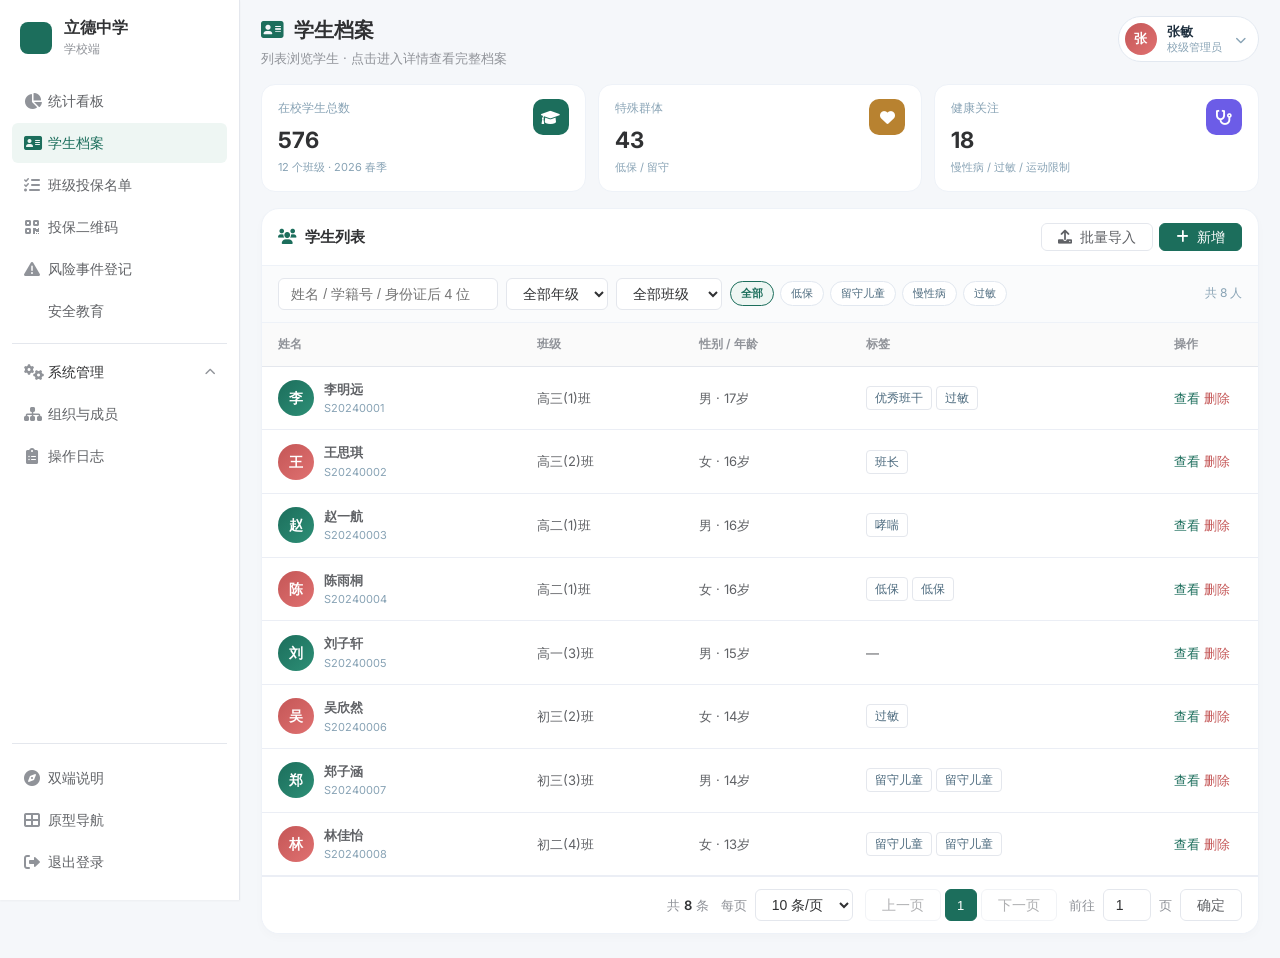
==== commit fe17f7ca: "Add files via upload" ====
--- a/学平险-学校端--学生档案.html
+++ b/学平险-学校端--学生档案.html
@@ -61,6 +61,12 @@
     .stu-name-cell small{display:block;font-weight:400;color:#88a3b5;font-size:11px;margin-top:1px}
     .link-btn{color:#1C6E5C;font-weight:500;cursor:pointer;background:none;border:none;font-size:13px;padding:0}
     .link-btn:hover{text-decoration:underline}
+    .link-btn.link-danger{color:#c45656}
+    .link-btn.link-danger:hover{color:#a03838}
+    .btn-danger-outline{background:#fff;border:1px solid #fbc4c4;color:#c45656}
+    .btn-danger-outline:hover{background:#fef0f0;border-color:#c45656}
+    .btn-danger{background:#c45656;color:#fff}
+    .btn-danger:hover{background:#a03838}
 
     .detail-back{padding:12px 0 14px;display:flex;align-items:center;gap:12px;flex-wrap:wrap}
     .detail-back .back-btn{display:inline-flex;align-items:center;gap:6px;padding:8px 14px;border-radius:10px;border:1px solid #cbdde6;background:#fff;color:#4c6a7e;font-size:13px;cursor:pointer;font-weight:500}
@@ -355,7 +361,7 @@
                 <th>班级</th>
                 <th>性别 / 年龄</th>
                 <th>标签</th>
-                <th style="width:72px">操作</th>
+                <th style="width:100px">操作</th>
               </tr>
             </thead>
             <tbody id="studentList"></tbody>
@@ -478,6 +484,29 @@
   </div>
 </div>
 
+<!-- 删除确认弹窗 -->
+<div class="modal-mask" id="deleteModal">
+  <div class="modal" style="max-width:480px">
+    <div class="modal-hd">
+      <h3><i class="fas fa-trash" style="color:#c45656"></i> 删除学生档案</h3>
+      <button class="close-x" onclick="closeDelete()">×</button>
+    </div>
+    <div class="modal-bd">
+      <p style="font-size:14px;line-height:1.7;color:#4c6a7e;margin-bottom:12px">
+        确认删除 <strong id="deleteTargetName" style="color:#1E2F3E">—</strong>
+        （<span id="deleteTargetId" style="font-variant-numeric:tabular-nums">—</span>）？
+      </p>
+      <p style="font-size:13px;line-height:1.65;color:#88a3b5">
+        删除后档案不可恢复。已有投保订单与风险事件记录将保留，但不再关联该学生档案。
+      </p>
+    </div>
+    <div class="modal-ft">
+      <button class="btn btn-outline" onclick="closeDelete()">取消</button>
+      <button class="btn btn-danger" onclick="confirmDelete()"><i class="fas fa-trash"></i> 确认删除</button>
+    </div>
+  </div>
+</div>
+
 <script src="学平险-学校端-school-stats.js"></script>
 <script src="学平险-学校端-sidebar.js"></script>
 <script src="b-end-pager.js"></script>
@@ -809,7 +838,7 @@
         '<td>'+s.cls+'</td>'+
         '<td>'+s.gender+' · '+s.age+'岁</td>'+
         '<td>'+tagHtml+'</td>'+
-        '<td><button type="button" class="link-btn" data-id="'+s.id+'">查看</button></td>'+
+        '<td><button type="button" class="link-btn" data-id="'+s.id+'">查看</button> <button type="button" class="link-btn link-danger" data-del="'+s.id+'">删除</button></td>'+
       '</tr>';
     }).join('');
     document.getElementById('studentList').innerHTML = html || '<tr><td colspan="5" style="text-align:center;padding:40px;color:#88a3b5">没有符合条件的学生</td></tr>';
@@ -820,8 +849,11 @@
         showDetail(tr.getAttribute('data-id'));
       });
     });
-    document.querySelectorAll('#studentList .link-btn').forEach(btn=>{
+    document.querySelectorAll('#studentList .link-btn[data-id]').forEach(btn=>{
       btn.addEventListener('click',e=>{ e.stopPropagation(); showDetail(btn.getAttribute('data-id')); });
+    });
+    document.querySelectorAll('#studentList .link-btn[data-del]').forEach(btn=>{
+      btn.addEventListener('click',e=>{ e.stopPropagation(); openDeleteConfirm(btn.getAttribute('data-del')); });
     });
     if(window.BEndPager) BEndPager.remount('#stuListPager');
   }
@@ -869,6 +901,7 @@
         '<div class="ph-actions">'+
           '<a class="btn btn-outline btn-sm" href="学平险-学校端--风险事件登记.html"><i class="fas fa-triangle-exclamation"></i> 登记事件</a>'+
           '<button class="btn btn-outline btn-sm" onclick="openEdit(currentSel)"><i class="fas fa-pen"></i> 编辑</button>'+
+          '<button class="btn btn-outline btn-sm btn-danger-outline" onclick="openDeleteConfirm(currentSel.id)"><i class="fas fa-trash"></i> 删除</button>'+
           '<button class="btn btn-outline btn-sm"><i class="fas fa-download"></i> 导出</button>'+
         '</div>'+
       '</div>'+
@@ -976,6 +1009,42 @@
     document.getElementById('editModal').classList.add('open');
   }
   function closeEdit(){ document.getElementById('editModal').classList.remove('open'); }
+
+  /* ============ 删除档案 ============ */
+  var pendingDeleteId = null;
+  function openDeleteConfirm(id){
+    var s = STUDENTS.find(function(x){ return x.id===id; });
+    if(!s) return;
+    pendingDeleteId = id;
+    document.getElementById('deleteTargetName').textContent = s.name;
+    document.getElementById('deleteTargetId').textContent = s.id;
+    document.getElementById('deleteModal').classList.add('open');
+  }
+  function closeDelete(){
+    pendingDeleteId = null;
+    document.getElementById('deleteModal').classList.remove('open');
+  }
+  function confirmDelete(){
+    if(!pendingDeleteId) return;
+    var id = pendingDeleteId;
+    var idx = STUDENTS.findIndex(function(x){ return x.id===id; });
+    if(idx < 0){ closeDelete(); return; }
+    var name = STUDENTS[idx].name;
+    STUDENTS.splice(idx, 1);
+    if(window.SchoolStats && SchoolStats.PROFILE_STUDENTS){
+      var pi = SchoolStats.PROFILE_STUDENTS.findIndex(function(p){ return p.id===id; });
+      if(pi >= 0) SchoolStats.PROFILE_STUDENTS.splice(pi, 1);
+    }
+    closeDelete();
+    if(currentView==='detail' && currentSel && currentSel.id===id) showList();
+    renderScope();
+    applyScopeAndFilters();
+    renderList();
+    alert('已删除学生档案：'+name);
+  }
+  window.openDeleteConfirm = openDeleteConfirm;
+  window.closeDelete = closeDelete;
+  window.confirmDelete = confirmDelete;
 
   function renderEditForm(s){
     s = s || {gender:'男',hk:'城镇',guardians:[],restrict:[],tags:[],healthTags:[]};
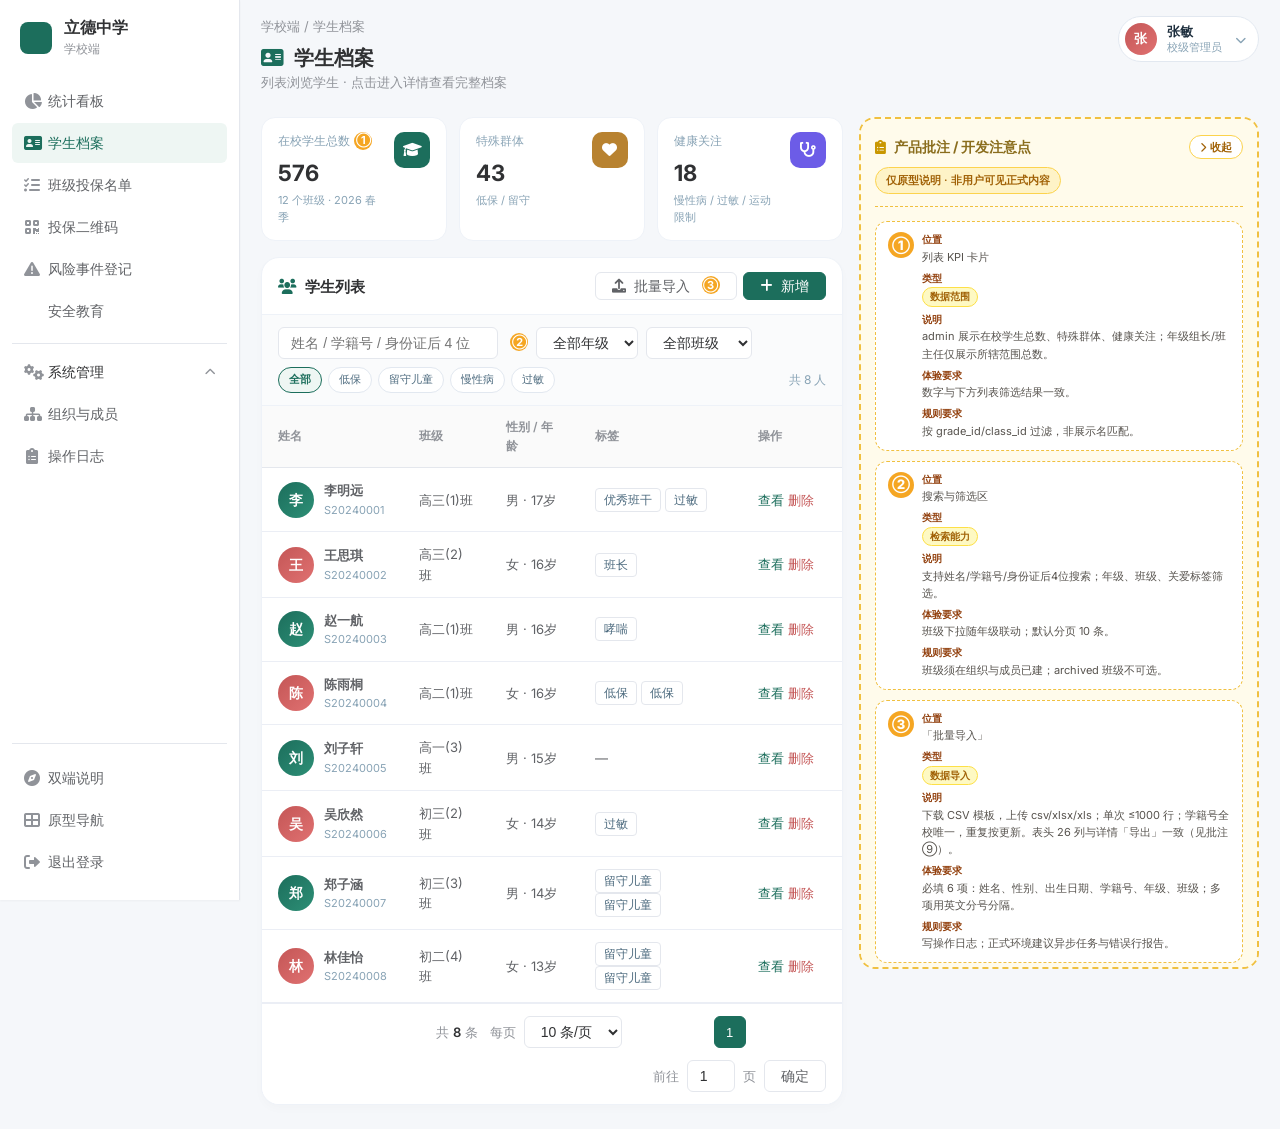
==== commit 67a43fff: "Add files via upload" ====
--- a/学平险-学校端--学生档案.html
+++ b/学平险-学校端--学生档案.html
@@ -69,10 +69,11 @@
     .btn-danger:hover{background:#a03838}
 
     .detail-back{padding:12px 0 14px;display:flex;align-items:center;gap:12px;flex-wrap:wrap}
-    .detail-back .back-btn{display:inline-flex;align-items:center;gap:6px;padding:8px 14px;border-radius:10px;border:1px solid #cbdde6;background:#fff;color:#4c6a7e;font-size:13px;cursor:pointer;font-weight:500}
-    .detail-back .back-btn:hover{border-color:#1C6E5C;color:#1C6E5C}
     .detail-back .crumb{font-size:13px;color:#88a3b5}
     .detail-back .crumb b{color:#1E2F3E}
+    .page-back-ft{margin-top:16px;padding-top:4px}
+    .page-back-ft .back-btn{display:inline-flex;align-items:center;gap:6px;padding:8px 14px;border-radius:10px;border:1px solid #cbdde6;background:#fff;color:#4c6a7e;font-size:13px;cursor:pointer;font-weight:500}
+    .page-back-ft .back-btn:hover{border-color:#1C6E5C;color:#1C6E5C}
 
     /* 右侧：详情 */
     .profile-head{padding:22px 24px;display:flex;align-items:flex-start;gap:18px;background:linear-gradient(135deg,#fff 0%,#fafbfc 100%);border-bottom:1px solid #eef2f8;flex-wrap:wrap}
@@ -305,6 +306,7 @@
 
   </style>
   <link rel="stylesheet" href="shared-ui.css">
+  <link rel="stylesheet" href="proto-notes.css">
   <link rel="stylesheet" href="学平险-学校端-sidebar.css">
   <link rel="stylesheet" href="学平险-学校端-b-end.css">
 </head>
@@ -314,18 +316,27 @@
   <main class="main-content">
 
     <div class="top-bar">
-      <div class="welcome">
-        <h2><i class="fas fa-address-card" style="color:#1C6E5C"></i> 学生档案</h2>
-        <p>列表浏览学生 · 点击进入详情查看完整档案</p>
+      <div class="page-head">
+        <nav class="breadcrumb" id="pageBreadcrumb" aria-label="面包屑">学校端 / 学生档案</nav>
+        <div class="page-title-row">
+          <button type="button" class="btn-back" id="btnBack" hidden aria-label="返回"><i class="fas fa-arrow-left"></i></button>
+          <div class="page-title-main welcome">
+            <h2><i class="fas fa-address-card" style="color:#1C6E5C"></i> 学生档案</h2>
+            <p id="pageSub" class="page-sub">列表浏览学生 · 点击进入详情查看完整档案</p>
+          </div>
+        </div>
       </div>
       <div class="actions">
         <div id="userMenuMount"></div>
       </div>
     </div>
 
+    <div class="page-with-notes">
+    <div class="page-main-col">
+
     <!-- KPI（仅列表页） -->
     <div class="kpi-row" id="kpiRow">
-      <div class="kpi t1"><div class="info"><div class="label">在校学生总数</div><div class="val" id="kTotal">—</div><div class="delta" id="kClassesMeta">—</div></div><div class="ic"><i class="fas fa-graduation-cap"></i></div></div>
+      <div class="kpi t1"><div class="info"><div class="label">在校学生总数<span class="proto-mark" title="见右侧批注 ①">①</span></div><div class="val" id="kTotal">—</div><div class="delta" id="kClassesMeta">—</div></div><div class="ic"><i class="fas fa-graduation-cap"></i></div></div>
       <div class="kpi t3"><div class="info"><div class="label">特殊群体</div><div class="val" id="kSpecial">—</div><div class="delta">低保 / 留守</div></div><div class="ic"><i class="fas fa-heart"></i></div></div>
       <div class="kpi t4"><div class="info"><div class="label">健康关注</div><div class="val" id="kHealth">—</div><div class="delta">慢性病 / 过敏 / 运动限制</div></div><div class="ic"><i class="fas fa-stethoscope"></i></div></div>
     </div>
@@ -336,12 +347,12 @@
         <div class="panel-head">
           <h3><i class="fas fa-users"></i> 学生列表</h3>
           <div style="display:flex;gap:6px;flex-wrap:wrap">
-            <button class="btn btn-outline btn-sm" id="btnImport"><i class="fas fa-upload"></i> 批量导入</button>
+            <button class="btn btn-outline btn-sm" id="btnImport"><i class="fas fa-upload"></i> 批量导入<span class="proto-mark" title="见右侧批注 ③">③</span></button>
             <button class="btn btn-primary btn-sm" id="btnAdd"><i class="fas fa-plus"></i> 新增</button>
           </div>
         </div>
         <div class="list-filter">
-          <input type="search" id="kw" placeholder="姓名 / 学籍号 / 身份证后 4 位">
+          <input type="search" id="kw" placeholder="姓名 / 学籍号 / 身份证后 4 位"><span class="proto-mark" title="见右侧批注 ②">②</span>
           <select id="gradeSel"><option value="">全部年级</option><option>高三年级</option><option>高二年级</option><option>高一年级</option><option>初三年级</option><option>初二年级</option><option>初一年级</option></select>
           <select id="classSel"><option value="">全部班级</option></select>
           <div class="tag-row" id="tagFilters">
@@ -373,14 +384,97 @@
 
     <!-- 详情页 -->
     <div class="view" id="viewDetail">
-      <div class="detail-back">
-        <button type="button" class="back-btn" id="btnBack"><i class="fas fa-arrow-left"></i> 返回列表</button>
-        <span class="crumb">学生档案 / <b id="crumbName">—</b></span>
-      </div>
       <div class="panel">
         <div id="profileWrap"></div>
       </div>
     </div>
+
+    </div><!-- /.page-main-col -->
+
+    <section class="proto-notes-section" aria-label="产品批注与开发注意点">
+      <div class="proto-notes-header">
+        <h3><i class="fas fa-clipboard-list"></i> 产品批注 / 开发注意点</h3>
+        <span class="proto-notes-badge">仅原型说明 · 非用户可见正式内容</span>
+      </div>
+      <div class="proto-notes-grid">
+        <article class="proto-note-card"><div class="proto-note-num">①</div><div class="proto-note-body">
+          <div class="proto-note-row"><b>位置</b>列表 KPI 卡片</div>
+          <div class="proto-note-row type"><b>类型</b><span>数据范围</span></div>
+          <div class="proto-note-row"><b>说明</b>admin 展示在校学生总数、特殊群体、健康关注；年级组长/班主任仅展示所辖范围总数。</div>
+          <div class="proto-note-row"><b>体验要求</b>数字与下方列表筛选结果一致。</div>
+          <div class="proto-note-row"><b>规则要求</b>按 grade_id/class_id 过滤，非展示名匹配。</div>
+        </div></article>
+        <article class="proto-note-card"><div class="proto-note-num">②</div><div class="proto-note-body">
+          <div class="proto-note-row"><b>位置</b>搜索与筛选区</div>
+          <div class="proto-note-row type"><b>类型</b><span>检索能力</span></div>
+          <div class="proto-note-row"><b>说明</b>支持姓名/学籍号/身份证后4位搜索；年级、班级、关爱标签筛选。</div>
+          <div class="proto-note-row"><b>体验要求</b>班级下拉随年级联动；默认分页 10 条。</div>
+          <div class="proto-note-row"><b>规则要求</b>班级须在组织与成员已建；archived 班级不可选。</div>
+        </div></article>
+        <article class="proto-note-card"><div class="proto-note-num">③</div><div class="proto-note-body">
+          <div class="proto-note-row"><b>位置</b>「批量导入」</div>
+          <div class="proto-note-row type"><b>类型</b><span>数据导入</span></div>
+          <div class="proto-note-row"><b>说明</b>下载 CSV 模板，上传 csv/xlsx/xls；单次 ≤1000 行；学籍号全校唯一，重复按更新。表头 26 列与详情「导出」一致（见批注 ⑨）。</div>
+          <div class="proto-note-row"><b>体验要求</b>必填 6 项：姓名、性别、出生日期、学籍号、年级、班级；多项用英文分号分隔。</div>
+          <div class="proto-note-row"><b>规则要求</b>写操作日志；正式环境建议异步任务与错误行报告。</div>
+        </div></article>
+        <article class="proto-note-card"><div class="proto-note-num">④</div><div class="proto-note-body">
+          <div class="proto-note-row"><b>位置</b>列表/详情「删除」与确认弹窗</div>
+          <div class="proto-note-row type"><b>类型</b><span>业务规则</span></div>
+          <div class="proto-note-row"><b>说明</b>删档不删流水：投保订单与风险事件台账保留，解除 student_id 关联；档案内批注随档删除。</div>
+          <div class="proto-note-row"><b>体验要求</b>二次确认须汇总关联订单数、风险事件数（含未结案）；删后不可恢复。</div>
+          <div class="proto-note-row"><b>规则要求</b>写 PROFILE_DELETE 审计；禁止 CASCADE 删订单/事件；学籍号释放可复用（1.0 允许）。</div>
+        </div></article>
+        <article class="proto-note-card"><div class="proto-note-num">⑤</div><div class="proto-note-body">
+          <div class="proto-note-row"><b>位置</b>详情「基础信息」Tab</div>
+          <div class="proto-note-row type"><b>类型</b><span>信息展示</span></div>
+          <div class="proto-note-row"><b>说明</b>展示姓名、证件、班级、住址、校内紧急联系人等；编辑弹窗不含风险与批注字段。</div>
+          <div class="proto-note-row"><b>体验要求</b>支持 ?id=学籍号 从名单页跳入；班级随组织重命名自动更新。</div>
+          <div class="proto-note-row"><b>规则要求</b>班级关联 class_id；重命名只改 display_name。</div>
+        </div></article>
+        <article class="proto-note-card"><div class="proto-note-num">⑥</div><div class="proto-note-body">
+          <div class="proto-note-row"><b>位置</b>详情「监护人」Tab · 手机号</div>
+          <div class="proto-note-row type"><b>类型</b><span>隐私合规</span></div>
+          <div class="proto-note-row"><b>说明</b>多位监护人，标识主要联系人；手机号默认脱敏，可切换明文（正式需鉴权+审计）。</div>
+          <div class="proto-note-row"><b>体验要求</b>眼睛图标切换；身份证同样脱敏展示。</div>
+          <div class="proto-note-row"><b>规则要求</b>明文查看留痕；后端接口须二次校验权限。</div>
+        </div></article>
+        <article class="proto-note-card"><div class="proto-note-num">⑦</div><div class="proto-note-body">
+          <div class="proto-note-row"><b>位置</b>详情「健康档案」Tab</div>
+          <div class="proto-note-row type"><b>类型</b><span>业务数据</span></div>
+          <div class="proto-note-row"><b>说明</b>过敏、慢性病、活动限制、特殊群体/健康关注标签；列表页标签筛选与此一致。</div>
+          <div class="proto-note-row"><b>体验要求</b>编辑表单用 chip 多选；有限制项高亮 warn/danger 卡片。</div>
+          <div class="proto-note-row"><b>规则要求</b>标签枚举与导入模板列对齐。</div>
+        </div></article>
+        <article class="proto-note-card"><div class="proto-note-num">⑧</div><div class="proto-note-body">
+          <div class="proto-note-row"><b>位置</b>详情「风险」Tab · 登记事件</div>
+          <div class="proto-note-row type"><b>类型</b><span>模块联动</span></div>
+          <div class="proto-note-row"><b>说明</b>展示已结案事件时间线（由风险登记 R-11 同步）；可跳转登记新事件。</div>
+          <div class="proto-note-row"><b>体验要求</b>删档后 Tab 不可访问，台账仍保留快照。</div>
+          <div class="proto-note-row"><b>规则要求</b>结案时若档案存在则同步；删档后新结案仅更新台账。</div>
+        </div></article>
+        <article class="proto-note-card"><div class="proto-note-num">⑨</div><div class="proto-note-body">
+          <div class="proto-note-row"><b>位置</b>详情页头部「导出」</div>
+          <div class="proto-note-row type"><b>类型</b><span>数据导出</span></div>
+          <div class="proto-note-row"><b>说明</b>导出当前学生档案为 CSV / XLSX，<strong>单行一条</strong>；列顺序与「批量导入」模板一致（共 26 列），便于线下留存或改后回导。不含风险事件、备注批注、投保订单、列表 KPI 等关联数据。</div>
+          <div class="proto-note-row"><b>导出列（26）</b>
+            <span style="display:block;margin-top:4px;line-height:1.65;font-size:12px;color:#4c6a7e">
+              <strong>基础（6）</strong>：姓名、性别、出生日期、学籍号、年级、班级<br>
+              <strong>扩展基础（6）</strong>：身份证号、血型、入学日期、户籍类型、家庭住址、校内紧急联系人<br>
+              <strong>监护人 1（5）</strong>：关系、姓名、电话、工作单位、是否主要<br>
+              <strong>监护人 2（4）</strong>：关系、姓名、电话、工作单位<br>
+              <strong>健康（3）</strong>：过敏史、慢性病、体育活动限制<br>
+              <strong>标签（2）</strong>：特殊群体标签、健康关注标签
+            </span>
+          </div>
+          <div class="proto-note-row"><b>格式约定</b>多项同格用英文分号 <code>;</code> 分隔（过敏史、标签、活动限制）；日期 YYYY-MM-DD；性别「男/女」；是否主要填「是/否」；监护人按主要联系人优先占「监护人 1」列，最多 2 位。</div>
+          <div class="proto-note-row"><b>体验要求</b>文件名建议 <code>学生档案_{学籍号}_{姓名}.xlsx</code>；无权限时按钮禁用或提示。</div>
+          <div class="proto-note-row"><b>规则要求</b>写 PROFILE_EXPORT 操作日志；身份证/监护人电话按权限输出明文或脱敏；与编辑表单可维护字段对齐，不含页面计算的「年龄」。</div>
+        </div></article>
+      </div>
+    </section>
+
+    </div><!-- /.page-with-notes -->
 
   </main>
 </div>
@@ -488,7 +582,7 @@
 <div class="modal-mask" id="deleteModal">
   <div class="modal" style="max-width:480px">
     <div class="modal-hd">
-      <h3><i class="fas fa-trash" style="color:#c45656"></i> 删除学生档案</h3>
+      <h3><i class="fas fa-trash" style="color:#c45656"></i> 删除学生档案<span class="proto-mark" title="见右侧批注 ④">④</span></h3>
       <button class="close-x" onclick="closeDelete()">×</button>
     </div>
     <div class="modal-bd">
@@ -768,6 +862,9 @@
     document.getElementById('viewList').classList.add('active');
     document.getElementById('viewDetail').classList.remove('active');
     document.getElementById('kpiRow').style.display = '';
+    document.getElementById('pageBreadcrumb').innerHTML = '学校端 / 学生档案';
+    document.getElementById('pageSub').textContent = '列表浏览学生 · 点击进入详情查看完整档案';
+    document.getElementById('btnBack').hidden = true;
     if(location.search) history.replaceState(null,'',location.pathname);
   }
   function showDetail(id){
@@ -778,7 +875,9 @@
     document.getElementById('viewList').classList.remove('active');
     document.getElementById('viewDetail').classList.add('active');
     document.getElementById('kpiRow').style.display = 'none';
-    document.getElementById('crumbName').textContent = s.name;
+    document.getElementById('pageBreadcrumb').innerHTML = '学校端 / 学生档案 / <b>'+s.name+'</b>';
+    document.getElementById('pageSub').textContent = s.grade + ' · ' + s.cls;
+    document.getElementById('btnBack').hidden = false;
     renderProfile();
     history.replaceState(null,'',location.pathname+'?id='+encodeURIComponent(id));
   }
@@ -902,15 +1001,15 @@
           '<a class="btn btn-outline btn-sm" href="学平险-学校端--风险事件登记.html"><i class="fas fa-triangle-exclamation"></i> 登记事件</a>'+
           '<button class="btn btn-outline btn-sm" onclick="openEdit(currentSel)"><i class="fas fa-pen"></i> 编辑</button>'+
           '<button class="btn btn-outline btn-sm btn-danger-outline" onclick="openDeleteConfirm(currentSel.id)"><i class="fas fa-trash"></i> 删除</button>'+
-          '<button class="btn btn-outline btn-sm"><i class="fas fa-download"></i> 导出</button>'+
+          '<button class="btn btn-outline btn-sm"><i class="fas fa-download"></i> 导出<span class="proto-mark" title="见右侧批注 ⑨">⑨</span></button>'+
         '</div>'+
       '</div>'+
 
       '<div class="tabs" id="profileTabs">'+
-        '<button class="active" data-tab="basic">基础信息</button>'+
-        '<button data-tab="guardian">监护人</button>'+
-        '<button data-tab="health">健康档案</button>'+
-        '<button data-tab="event">风险 ('+s.events.length+')</button>'+
+        '<button class="active" data-tab="basic">基础信息<span class="proto-mark" title="见右侧批注 ⑤">⑤</span></button>'+
+        '<button data-tab="guardian">监护人<span class="proto-mark" title="见右侧批注 ⑥">⑥</span></button>'+
+        '<button data-tab="health">健康档案<span class="proto-mark" title="见右侧批注 ⑦">⑦</span></button>'+
+        '<button data-tab="event">风险 ('+s.events.length+')<span class="proto-mark" title="见右侧批注 ⑧">⑧</span></button>'+
         '<button data-tab="note">备注与批注 ('+s.notes.length+')</button>'+
       '</div>'+
 
@@ -1309,5 +1408,6 @@
     showList();
   }
 </script>
+<script src="proto-notes.js"></script>
 </body>
 </html>
--- a/shared-ui.css
+++ b/shared-ui.css
@@ -139,13 +139,92 @@
   font-weight: var(--font-weight-bold);
   color: var(--text);
   line-height: var(--line-height-tight);
+  margin: 0;
+}
+
+.page-head {
+  flex: 1;
+  min-width: 0;
+}
+
+.page-head .welcome {
+  margin-top: 0;
 }
 
 .breadcrumb {
   font-size: var(--font-size-caption);
   color: var(--text-secondary);
-  margin-top: var(--space-4);
+  margin: 0 0 var(--space-6);
   line-height: var(--line-height-base);
+}
+
+.breadcrumb a {
+  color: var(--primary);
+  text-decoration: none;
+}
+
+.breadcrumb a:hover {
+  text-decoration: underline;
+}
+
+.breadcrumb b,
+.breadcrumb .current {
+  color: var(--text);
+  font-weight: var(--font-weight-medium);
+}
+
+/* 标题行：返回在标题左侧 */
+.page-title-row {
+  display: flex;
+  align-items: flex-start;
+  gap: var(--space-8);
+}
+
+.page-title-main {
+  flex: 1;
+  min-width: 0;
+}
+
+.page-title-main h1,
+.page-title-main h2 {
+  margin: 0;
+}
+
+.page-title-main .page-sub,
+.page-title-main p {
+  margin: var(--space-4) 0 0;
+  font-size: var(--font-size-sub);
+  color: var(--text-secondary);
+  line-height: var(--line-height-base);
+}
+
+.btn-back {
+  flex-shrink: 0;
+  display: inline-flex;
+  align-items: center;
+  justify-content: center;
+  width: var(--control-h, 32px);
+  height: var(--control-h, 32px);
+  margin-top: 2px;
+  padding: 0;
+  border: 1px solid var(--border);
+  border-radius: var(--radius, 6px);
+  background: var(--bg-elevated, #fff);
+  color: var(--text-secondary);
+  font-size: 14px;
+  cursor: pointer;
+  text-decoration: none;
+  font-family: inherit;
+  line-height: 1;
+}
+
+.btn-back:hover {
+  border-color: var(--primary);
+  color: var(--primary);
+}
+
+.btn-back[hidden] {
+  display: none !important;
 }
 
 .wire-note {
--- a/proto-notes.css
+++ b/proto-notes.css
@@ -0,0 +1,364 @@
+/* 产品批注 / 开发注意点（原型专用，非正式页面内容） */
+
+.page-with-notes {
+  display: grid;
+  grid-template-columns: minmax(0, 1fr) minmax(320px, 400px);
+  gap: 16px;
+  align-items: start;
+  width: 100%;
+  min-width: 0;
+}
+.page-main-col {
+  grid-column: 1;
+  grid-row: 1;
+  min-width: 0;
+}
+.page-with-notes > #protoNotesMount,
+.page-with-notes > .proto-notes-section {
+  grid-column: 2;
+  grid-row: 1;
+  justify-self: stretch;
+  min-width: 0;
+  max-width: 400px;
+}
+
+.proto-mark {
+  display: inline-flex;
+  align-items: center;
+  justify-content: center;
+  width: 18px;
+  height: 18px;
+  margin-left: 4px;
+  border-radius: 50%;
+  background: #f5a623;
+  color: #fff;
+  font-size: 11px;
+  font-weight: 700;
+  line-height: 1;
+  flex-shrink: 0;
+  vertical-align: middle;
+  position: relative;
+  top: -1px;
+  cursor: help;
+}
+.proto-mark:hover { background: #e09400; }
+h3 .proto-mark, h2 .proto-mark { margin-left: 6px; }
+
+.proto-notes-section {
+  position: sticky;
+  top: 1rem;
+  align-self: start;
+  max-height: calc(100vh - 3rem);
+  overflow-y: auto;
+  padding: 16px 14px 18px;
+  background: #fffbeb;
+  border: 2px dashed #f0c040;
+  border-radius: 16px;
+}
+.proto-notes-header {
+  display: flex;
+  flex-direction: column;
+  align-items: flex-start;
+  gap: 8px;
+  margin-bottom: 14px;
+  padding-bottom: 12px;
+  border-bottom: 1px dashed #f0c040;
+}
+.proto-notes-header-row {
+  display: flex;
+  align-items: center;
+  justify-content: space-between;
+  gap: 8px;
+  width: 100%;
+}
+.proto-notes-toggle {
+  flex-shrink: 0;
+  display: inline-flex;
+  align-items: center;
+  gap: 4px;
+  padding: 4px 10px;
+  border: 1px solid #fcd34d;
+  border-radius: 999px;
+  background: #fff;
+  color: #a16207;
+  font-size: 11px;
+  font-weight: 600;
+  cursor: pointer;
+  font-family: inherit;
+  line-height: 1.3;
+  transition: background .15s, border-color .15s;
+}
+.proto-notes-toggle:hover {
+  background: #fef3c7;
+  border-color: #f5a623;
+}
+.proto-notes-toggle i { font-size: 10px; }
+.proto-notes-body { display: block; }
+
+/* 收起：隐藏批注正文 + 同页主体圆形编号（仅作用域内，避免多 Tab 互相影响） */
+.page-with-notes.proto-notes-collapsed .proto-mark,
+.layout.proto-notes-collapsed .proto-mark,
+.proto-page-shell.proto-notes-collapsed .proto-mark {
+  display: none !important;
+}
+.page-with-notes.proto-notes-collapsed {
+  grid-template-columns: minmax(0, 1fr) auto;
+}
+.page-with-notes.proto-notes-collapsed > #protoNotesMount,
+.page-with-notes.proto-notes-collapsed > .proto-notes-section {
+  max-width: none;
+}
+.page-with-notes.proto-notes-collapsed .proto-notes-body,
+.layout.proto-notes-collapsed .proto-notes-body,
+.proto-page-shell.proto-notes-collapsed .proto-notes-body {
+  display: none;
+}
+.page-with-notes.proto-notes-collapsed .proto-notes-badge,
+.layout.proto-notes-collapsed .proto-notes-badge,
+.proto-page-shell.proto-notes-collapsed .proto-notes-badge {
+  display: none;
+}
+.page-with-notes.proto-notes-collapsed .proto-notes-section,
+.layout.proto-notes-collapsed .proto-notes-section,
+.proto-page-shell.proto-notes-collapsed .proto-notes-section {
+  max-height: none;
+  overflow: visible;
+  padding: 10px 12px;
+  align-self: start;
+}
+.page-with-notes.proto-notes-collapsed .proto-notes-header,
+.layout.proto-notes-collapsed .proto-notes-header,
+.proto-page-shell.proto-notes-collapsed .proto-notes-header {
+  margin-bottom: 0;
+  padding-bottom: 0;
+  border-bottom: none;
+}
+
+.proto-notes-header h3 {
+  font-size: 14px;
+  font-weight: 700;
+  color: #8a6d1d;
+  display: flex;
+  align-items: center;
+  gap: 8px;
+  margin: 0;
+  line-height: 1.35;
+}
+.proto-notes-header h3 i { color: #c99700; }
+.proto-notes-badge {
+  font-size: 11px;
+  font-weight: 600;
+  color: #a16207;
+  background: #fef3c7;
+  border: 1px solid #fcd34d;
+  padding: 4px 10px;
+  border-radius: 999px;
+}
+.proto-notes-grid {
+  display: flex;
+  flex-direction: column;
+  gap: 10px;
+}
+.proto-note-card {
+  background: #fff;
+  border: 1px dashed #f0c040;
+  border-radius: 12px;
+  padding: 10px 12px;
+  display: flex;
+  gap: 8px;
+  align-items: flex-start;
+}
+.proto-note-num {
+  width: 26px;
+  height: 26px;
+  border-radius: 50%;
+  background: #f5a623;
+  color: #fff;
+  font-size: 13px;
+  font-weight: 800;
+  display: flex;
+  align-items: center;
+  justify-content: center;
+  flex-shrink: 0;
+}
+.proto-note-body {
+  flex: 1;
+  min-width: 0;
+  font-size: 11px;
+  line-height: 1.55;
+  color: #57534e;
+}
+.proto-note-row { margin-bottom: 5px; }
+.proto-note-row:last-child { margin-bottom: 0; }
+.proto-note-row b {
+  display: block;
+  color: #92400e;
+  font-size: 10px;
+  font-weight: 700;
+  margin-bottom: 1px;
+}
+.proto-note-row.type span {
+  display: inline-block;
+  font-size: 10px;
+  font-weight: 600;
+  color: #a16207;
+  background: #fef9c3;
+  border: 1px solid #fde047;
+  padding: 1px 7px;
+  border-radius: 999px;
+}
+.proto-scan-sample {
+  margin-top: 6px;
+  padding: 8px 10px;
+  background: #fafafa;
+  border: 1px solid #e7e5e4;
+  border-left: 3px solid #f5a623;
+  border-radius: 8px;
+}
+.proto-scan-sample .sample-title {
+  font-size: 11px;
+  font-weight: 800;
+  color: #1E2F3E;
+  margin-bottom: 4px;
+}
+.proto-scan-sample .sample-body {
+  font-size: 10.5px;
+  color: #57534e;
+  line-height: 1.55;
+}
+.proto-scan-sample .sample-action {
+  margin-top: 5px;
+  font-size: 10px;
+  color: #88a3b5;
+}
+
+/* —— 完整页面批注结构 —— */
+.proto-page-meta {
+  background: #fff;
+  border: 1px dashed #f0c040;
+  border-radius: 12px;
+  padding: 12px 14px;
+  margin-bottom: 12px;
+  font-size: 11px;
+  line-height: 1.65;
+  color: #57534e;
+}
+.proto-page-meta .pm-name {
+  font-size: 13px;
+  font-weight: 800;
+  color: #92400e;
+  margin-bottom: 8px;
+  display: flex;
+  align-items: center;
+  gap: 6px;
+}
+.proto-page-meta .pm-block { margin-bottom: 8px; }
+.proto-page-meta .pm-block:last-child { margin-bottom: 0; }
+.proto-page-meta .pm-block > b {
+  display: block;
+  font-size: 10px;
+  font-weight: 700;
+  color: #a16207;
+  margin-bottom: 2px;
+  letter-spacing: .02em;
+}
+
+.proto-module-card {
+  background: #fff;
+  border: 1px dashed #f0c040;
+  border-radius: 12px;
+  padding: 12px 12px 10px;
+  margin-bottom: 10px;
+}
+.proto-module-card:last-child { margin-bottom: 0; }
+.proto-module-head {
+  display: flex;
+  align-items: center;
+  gap: 8px;
+  margin-bottom: 8px;
+  padding-bottom: 8px;
+  border-bottom: 1px dashed #fde68a;
+}
+.proto-module-head .proto-note-num { width: 24px; height: 24px; font-size: 12px; }
+.proto-module-head .module-name {
+  font-size: 12px;
+  font-weight: 800;
+  color: #92400e;
+  line-height: 1.35;
+}
+.proto-module-body { font-size: 10.5px; line-height: 1.58; color: #57534e; }
+.proto-module-field {
+  margin-bottom: 6px;
+  padding-bottom: 6px;
+  border-bottom: 1px dotted #fef3c7;
+}
+.proto-module-field:last-child { margin-bottom: 0; padding-bottom: 0; border-bottom: none; }
+.proto-module-field > b {
+  display: block;
+  font-size: 10px;
+  font-weight: 700;
+  color: #b45309;
+  margin-bottom: 2px;
+}
+.proto-module-field p { margin: 0; }
+.proto-module-field-optional > b { color: #78716c; }
+.proto-optional-tag {
+  display: inline-block;
+  font-size: 9px;
+  font-weight: 600;
+  color: #78716c;
+  background: #f5f5f4;
+  border: 1px solid #e7e5e4;
+  padding: 0 5px;
+  border-radius: 999px;
+  margin-left: 4px;
+  vertical-align: middle;
+}
+.proto-module-card-optional { background: #fffef5; }
+
+.proto-data-logic { margin-bottom: 6px; }
+.proto-data-logic > b { display: block; font-size: 10px; font-weight: 700; color: #b45309; margin-bottom: 4px; }
+.proto-data-logic-body {
+  background: #fffef5;
+  border: 1px dotted #fde68a;
+  border-radius: 8px;
+  padding: 8px 10px;
+}
+.proto-data-row { margin-bottom: 6px; padding-bottom: 6px; border-bottom: 1px dotted #fef3c7; }
+.proto-data-row:last-child { margin-bottom: 0; padding-bottom: 0; border-bottom: none; }
+.proto-data-row > b { display: block; font-size: 9.5px; font-weight: 700; color: #92400e; margin-bottom: 1px; }
+.proto-data-row > p { margin: 0; font-size: 10.5px; line-height: 1.55; color: #57534e; }
+
+.proto-footer-block {
+  margin-top: 12px;
+  padding-top: 12px;
+  border-top: 2px dashed #f0c040;
+}
+.proto-footer-block .proto-module-card { background: #fffef5; }
+
+@media print {
+  .proto-mark,
+  .proto-notes-section { display: none !important; }
+}
+
+/* 登录页 · 双栏批注（批注固定靠右） */
+.login-with-notes { min-height: 100vh; width: 100%; background: #f3f6fc; }
+.login-with-notes .page-with-notes {
+  min-height: 100vh;
+  grid-template-columns: minmax(0, 1fr) minmax(300px, 360px);
+  align-items: stretch;
+}
+.login-flex-main {
+  display: flex;
+  min-height: 100vh;
+  min-width: 0;
+}
+@media (max-width: 900px) {
+  .login-flex-main { flex-direction: column; min-height: auto; }
+}
+
+/* 家长端 H5 · 手机预览左、批注右 */
+.proto-page-shell .page-with-notes {
+  width: 100%;
+  max-width: none;
+}
--- a/学平险-学校端-b-end.css
+++ b/学平险-学校端-b-end.css
@@ -62,7 +62,8 @@
 .welcome p,
 .top-bar .sub,
 .login-panel .sub,
-.breadcrumb { font-size: var(--font-size-sub) !important; color: var(--text-secondary) !important; line-height: var(--line-height-base) !important; }
+.breadcrumb { font-size: var(--font-size-sub) !important; color: var(--text-secondary) !important; line-height: var(--line-height-base) !important; margin: 0 0 var(--space-8) !important; }
+.view > .breadcrumb { margin-bottom: var(--space-12) !important; }
 
 /* 卡片 */
 .card-panel,
